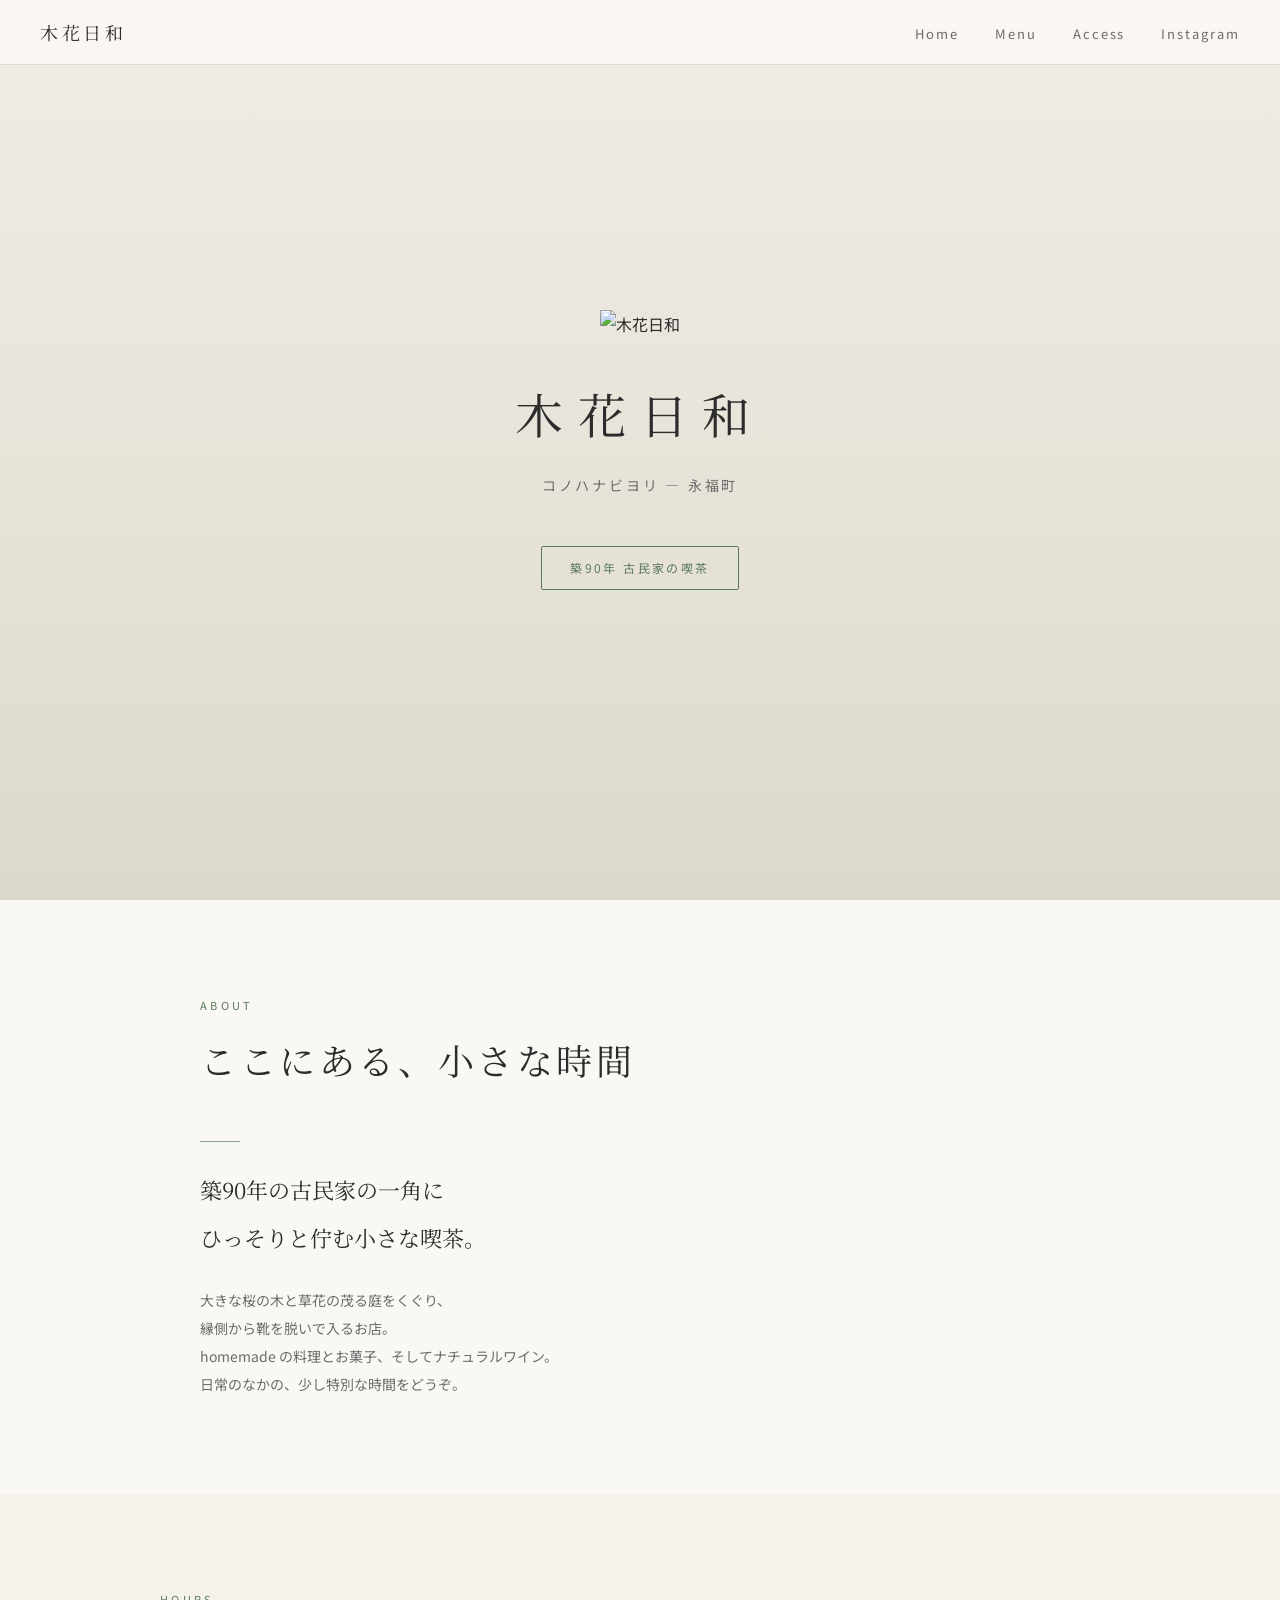
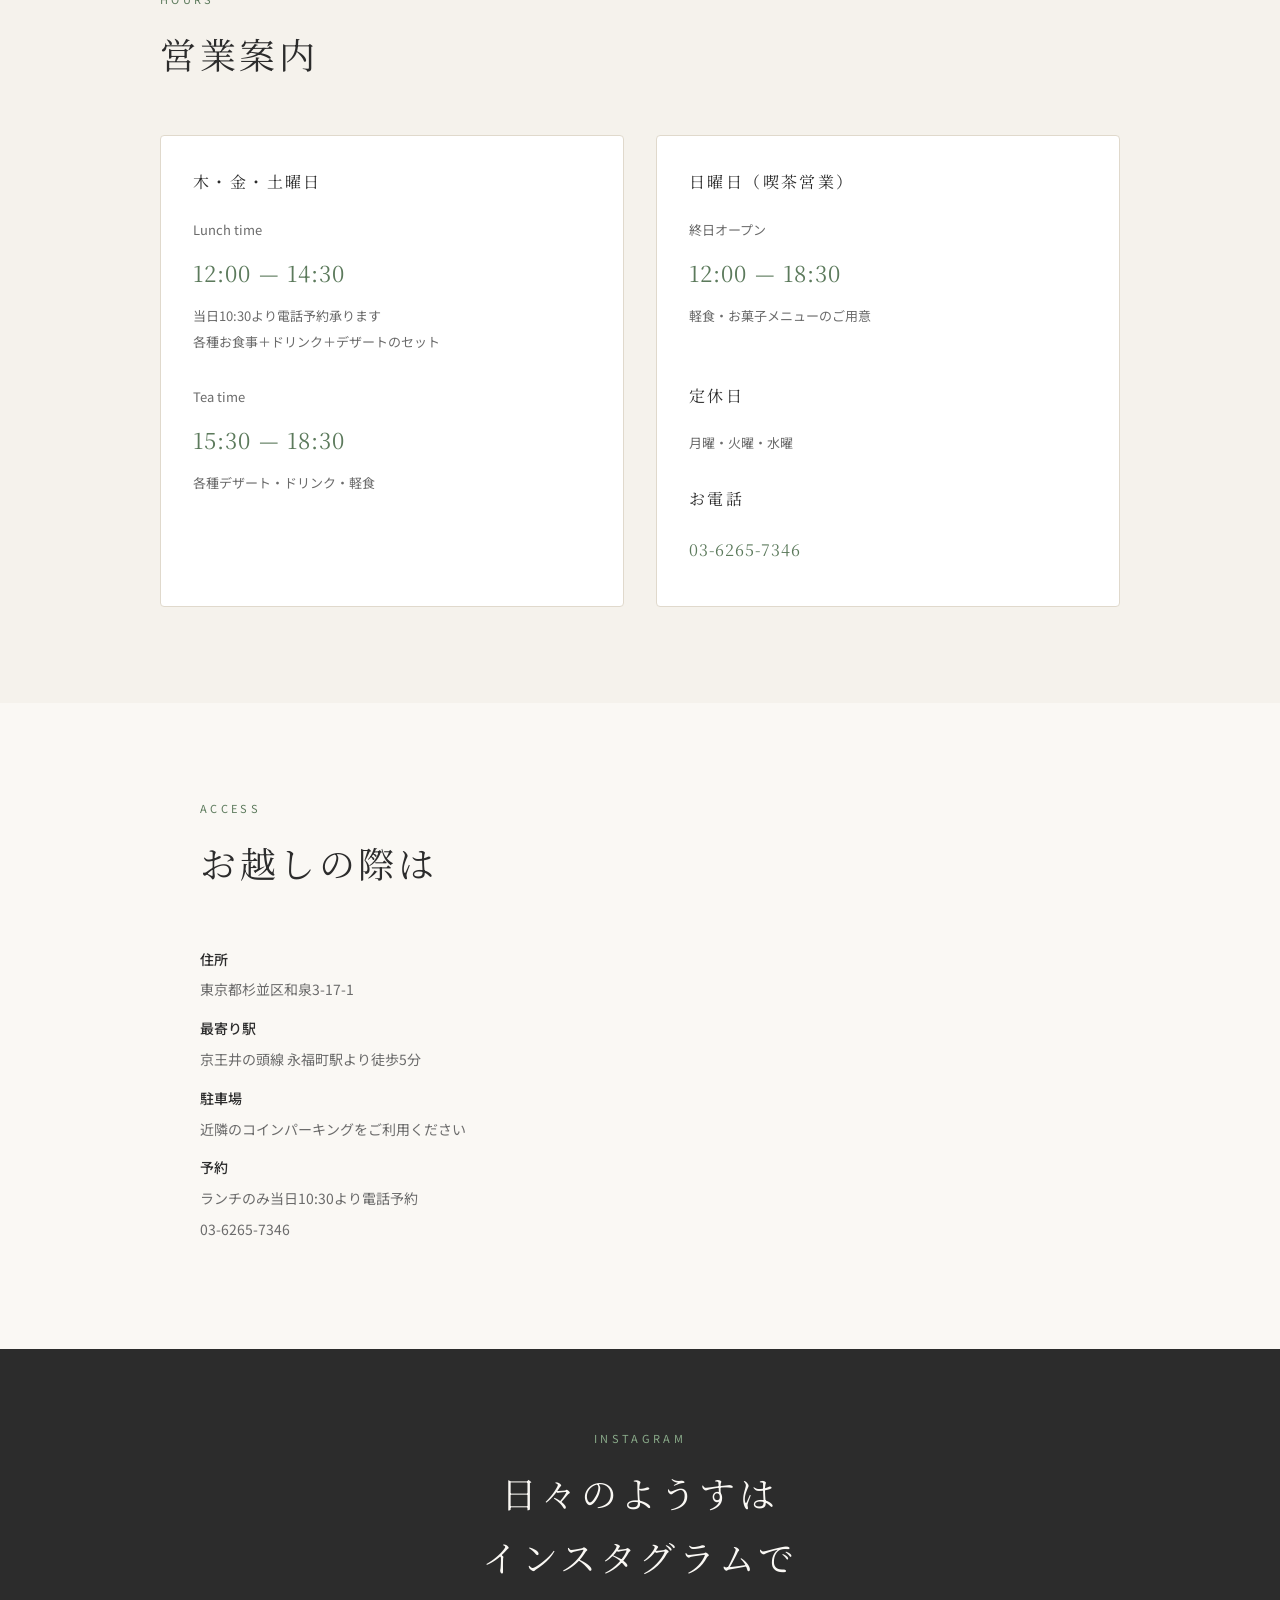
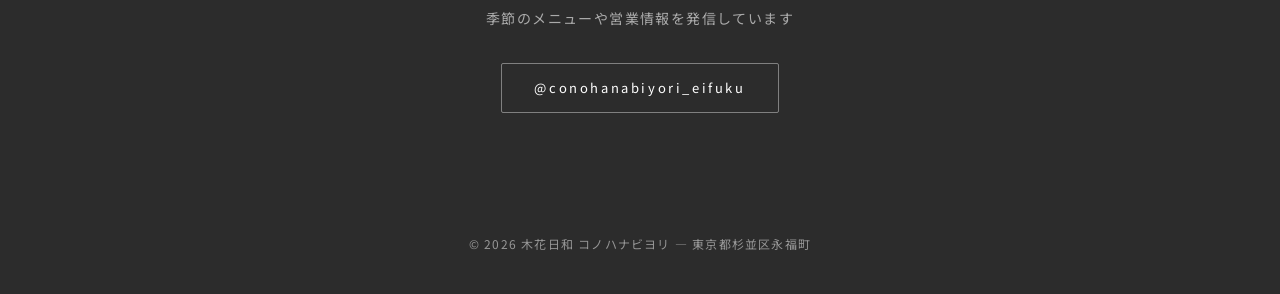
==== index.html @ 982e20b9 "fix: アニメーションとハンバーガーメニューのスクリプトを統合" ====
<!DOCTYPE html>
<html lang="ja">
<head>
    <meta charset="UTF-8">
    <meta name="viewport" content="width=device-width, initial-scale=1.0">
    <title>木花日和 - 永福町の古民家喫茶</title>
    <meta name="description" content="築90年の古民家一角にある小さな喫茶。大きな桜の木と草花の茂る庭が目印です。東京・永福町。">
    <link rel="preconnect" href="https://fonts.googleapis.com">
    <link href="https://fonts.googleapis.com/css2?family=Noto+Serif+JP:wght@400;500&family=Noto+Sans+JP:wght@400;500&display=swap" rel="stylesheet">
    <!-- OGP設定 -->
    <meta property="og:title" content="木花日和 - 永福町の古民家喫茶">
    <meta property="og:description" content="築90年の古民家一角にある小さな喫茶。大きな桜の木と草花の茂る庭が目印。東京・永福町。homemadecake&food naturalwine">
    <meta property="og:type" content="website">
    <meta property="og:url" content="https://ken0014.github.io/conohanabiyori-web/">
    <meta property="og:image" content="https://ken0014.github.io/conohanabiyori-web/images/ogp.jpg">
    <meta property="og:site_name" content="木花日和">
    <meta property="og:locale" content="ja_JP">
    <meta name="twitter:card" content="summary_large_image">
    <meta name="twitter:title" content="木花日和 - 永福町の古民家喫茶">
    <meta name="twitter:description" content="築90年の古民家一角にある小さな喫茶。大きな桜の木と草花の茂る庭が目印。東京・永福町。">
    <meta name="twitter:image" content="https://ken0014.github.io/conohanabiyori-web/images/ogp.jpg">
    <link rel="stylesheet" href="css/style.css">
</head>
<body>

    <!-- ナビゲーション -->
    <nav>
        <a href="index.html" class="nav-logo">木花日和</a>
        <button class="hamburger" id="hamburger" aria-label="メニュー">
            <span></span>
            <span></span>
            <span></span>
        </button>
        <ul class="nav-links" id="nav-links">
            <li><a href="index.html">Home</a></li>
            <li><a href="menu.html">Menu</a></li>
            <li><a href="access.html">Access</a></li>
            <li><a href="https://www.instagram.com/conohanabiyori_eifuku/" target="_blank">Instagram</a></li>
        </ul>
    </nav>

    <!-- ヒーローセクション -->
    <div class="hero">
        <div class="hero-content">
            <img src="images/logo.png" alt="木花日和" class="hero-logo">
            <h1 class="hero-title">木花日和</h1>
            <p class="hero-subtitle">コノハナビヨリ — 永福町</p>
            <span class="hero-badge">築90年 古民家の喫茶</span>
        </div>
    </div>

    <!-- コンセプトセクション -->
    <section class="fade-in">
        <p class="section-label">About</p>
        <h2 class="section-title">ここにある、小さな時間</h2>
        <div class="divider"></div>
        <p class="concept-text">
            築90年の古民家の一角に<br>
            ひっそりと佇む小さな喫茶。
        </p>
        <p class="concept-sub">
            大きな桜の木と草花の茂る庭をくぐり、<br>
            縁側から靴を脱いで入るお店。<br>
            homemade の料理とお菓子、そしてナチュラルワイン。<br>
            日常のなかの、少し特別な時間をどうぞ。
        </p>
    </section>

    <!-- 営業情報セクション -->
    <section style="background: #f5f2ec; max-width: 100%; padding: 96px 40px;">
        <div style="max-width: 960px; margin: 0 auto;" class="fade-in">
            <p class="section-label">Hours</p>
            <h2 class="section-title">営業案内</h2>
            <div class="hours-grid">
                <div class="hours-card fade-in fade-in-delay-1">
                    <h3>木・金・土曜日</h3>
                    <p>Lunch time</p>
                    <p class="time">12:00 — 14:30</p>
                    <p>当日10:30より電話予約承ります<br>
                    各種お食事＋ドリンク＋デザートのセット</p>
                    <br>
                    <p>Tea time</p>
                    <p class="time">15:30 — 18:30</p>
                    <p>各種デザート・ドリンク・軽食</p>
                </div>
                <div class="hours-card fade-in fade-in-delay-2">
                    <h3>日曜日（喫茶営業）</h3>
                    <p>終日オープン</p>
                    <p class="time">12:00 — 18:30</p>
                    <p>軽食・お菓子メニューのご用意</p>
                    <br>
                    <h3 style="margin-top: 24px;">定休日</h3>
                    <p>月曜・火曜・水曜</p>
                    <br>
                    <h3>お電話</h3>
                    <p class="time" style="font-size: 16px;">03-6265-7346</p>
                </div>
            </div>
        </div>
    </section>

    <!-- アクセスセクション -->
    <section class="fade-in">
        <p class="section-label">Access</p>
        <h2 class="section-title">お越しの際は</h2>
        <div class="access-grid">
            <div class="access-info">
                <p><strong>住所</strong><br>
                東京都杉並区和泉3-17-1</p>
                <p><strong>最寄り駅</strong><br>
                京王井の頭線 永福町駅より徒歩5分</p>
                <p><strong>駐車場</strong><br>
                近隣のコインパーキングをご利用ください</p>
                <p><strong>予約</strong><br>
                ランチのみ当日10:30より電話予約<br>
                03-6265-7346</p>
            </div>
            <iframe
                class="map-embed"
                src="https://www.google.com/maps/embed?pb=!1m18!1m12!1m3!1d3242.073!2d139.6436875!3d35.6767952!2m3!1f0!2f0!3f0!3m2!1i1024!2i768!4f13.1!3m3!1m2!1s0x6018f39dd352de5d%3A0xfa0f48b3ba2a3330!2z5p2x6Iqx5pel5ZKM!5e0!3m2!1sja!2sjp!4v1711234567890"
                allowfullscreen=""
                loading="lazy"
                referrerpolicy="no-referrer-when-downgrade">
            </iframe>
        </div>
    </section>

    <!-- インスタグラムセクション -->
    <div class="instagram-section">
        <p class="section-label">Instagram</p>
        <h2 class="section-title">日々のようすは<br>インスタグラムで</h2>
        <p style="font-size: 14px; color: rgba(255,255,255,0.6); letter-spacing: 0.1em;">
            季節のメニューや営業情報を発信しています
        </p>
        <a href="https://www.instagram.com/conohanabiyori_eifuku/" target="_blank" class="instagram-link">
            @conohanabiyori_eifuku
        </a>
    </div>

    <!-- フッター -->
    <footer>
        <p>© 2026 木花日和 コノハナビヨリ — 東京都杉並区永福町</p>
    </footer>

    <script>
        const hamburger = document.getElementById('hamburger');
        const navLinks = document.getElementById('nav-links');
        if (hamburger) {
            hamburger.addEventListener('click', () => {
                hamburger.classList.toggle('active');
                navLinks.classList.toggle('open');
            });
            navLinks.querySelectorAll('a').forEach(link => {
                link.addEventListener('click', () => {
                    hamburger.classList.remove('active');
                    navLinks.classList.remove('open');
                });
            });
        }

        const observer = new IntersectionObserver((entries) => {
            entries.forEach(entry => {
                if (entry.isIntersecting) {
                    entry.target.classList.add('visible');
                }
            });
        }, { threshold: 0.1 });

        document.querySelectorAll('.fade-in').forEach(el => {
            observer.observe(el);
        });
    </script>

</body>
</html>
---- css/style.css ----
* {
    margin: 0;
    padding: 0;
    box-sizing: border-box;
}

:root {
    --color-bg: #faf8f4;
    --color-text: #2c2c2c;
    --color-text-light: #6b6b6b;
    --color-accent: #5c7a5c;
    --color-accent-light: #8aab8a;
    --color-border: #e0d9cc;
    --font-serif: 'Noto Serif JP', serif;
    --font-sans: 'Noto Sans JP', sans-serif;
}

body {
    background-color: var(--color-bg);
    color: var(--color-text);
    font-family: var(--font-sans);
    line-height: 1.8;
}

/* ナビゲーション */
nav {
    position: fixed;
    top: 0;
    width: 100%;
    background: rgba(250, 248, 244, 0.95);
    backdrop-filter: blur(8px);
    border-bottom: 1px solid var(--color-border);
    z-index: 100;
    padding: 16px 40px;
    display: flex;
    justify-content: space-between;
    align-items: center;
}

.nav-logo {
    font-family: var(--font-serif);
    font-size: 18px;
    letter-spacing: 0.2em;
    color: var(--color-text);
    text-decoration: none;
}

.nav-links {
    display: flex;
    gap: 36px;
    list-style: none;
}

.nav-links a {
    text-decoration: none;
    color: var(--color-text-light);
    font-size: 13px;
    letter-spacing: 0.15em;
    transition: color 0.3s;
}

.nav-links a:hover {
    color: var(--color-accent);
}

/* ヒーローセクション */
.hero {
    height: 100vh;
    display: flex;
    flex-direction: column;
    justify-content: center;
    align-items: center;
    text-align: center;
    padding: 0 20px;
    background: linear-gradient(
        180deg,
        #f0ede6 0%,
        #e8e4da 50%,
        #ddd8cc 100%
    );
    position: relative;
    overflow: hidden;
}

.hero::before {
    content: '';
    position: absolute;
    top: 0; left: 0;
    width: 100%; height: 100%;
    background: url('images/hero.jpg') center/cover no-repeat;
    opacity: 0.25;
}

.hero-content {
    position: relative;
    z-index: 1;
}

.hero-logo {
    width: 160px;
    margin-bottom: 32px;
}

.hero-title {
    font-family: var(--font-serif);
    font-size: clamp(28px, 5vw, 48px);
    font-weight: 400;
    letter-spacing: 0.3em;
    margin-bottom: 16px;
    color: var(--color-text);
}

.hero-subtitle {
    font-size: 14px;
    letter-spacing: 0.2em;
    color: var(--color-text-light);
    margin-bottom: 48px;
}

.hero-badge {
    display: inline-block;
    border: 1px solid var(--color-accent);
    color: var(--color-accent);
    padding: 10px 28px;
    font-size: 12px;
    letter-spacing: 0.2em;
    border-radius: 2px;
}

/* セクション共通 */
section {
    padding: 96px 40px;
    max-width: 960px;
    margin: 0 auto;
}

.section-label {
    font-size: 11px;
    letter-spacing: 0.3em;
    color: var(--color-accent);
    text-transform: uppercase;
    margin-bottom: 12px;
}

.section-title {
    font-family: var(--font-serif);
    font-size: clamp(24px, 4vw, 36px);
    font-weight: 400;
    letter-spacing: 0.1em;
    margin-bottom: 48px;
    color: var(--color-text);
}

.divider {
    width: 40px;
    height: 1px;
    background: var(--color-accent-light);
    margin: 24px 0;
}

/* コンセプトセクション */
.concept-text {
    font-family: var(--font-serif);
    font-size: clamp(16px, 2.5vw, 22px);
    line-height: 2.2;
    color: var(--color-text);
    max-width: 640px;
}

.concept-sub {
    font-size: 14px;
    color: var(--color-text-light);
    line-height: 2;
    margin-top: 24px;
    max-width: 560px;
}

/* 営業情報 */
.hours-grid {
    display: grid;
    grid-template-columns: 1fr 1fr;
    gap: 32px;
    margin-top: 48px;
}

.hours-card {
    background: #fff;
    border: 1px solid var(--color-border);
    padding: 32px;
    border-radius: 4px;
}

.hours-card h3 {
    font-family: var(--font-serif);
    font-size: 16px;
    font-weight: 400;
    letter-spacing: 0.15em;
    margin-bottom: 20px;
    color: var(--color-text);
}

.hours-card p {
    font-size: 13px;
    color: var(--color-text-light);
    line-height: 2;
}

.hours-card .time {
    font-size: 22px;
    font-family: var(--font-serif);
    color: var(--color-accent);
    margin: 8px 0;
    letter-spacing: 0.05em;
}

/* アクセス */
.access-grid {
    display: grid;
    grid-template-columns: 1fr 1fr;
    gap: 48px;
    align-items: start;
    margin-top: 48px;
}

.access-info p {
    font-size: 14px;
    color: var(--color-text-light);
    line-height: 2.2;
    margin-bottom: 8px;
}

.access-info strong {
    color: var(--color-text);
    font-weight: 500;
}

.map-embed {
    width: 100%;
    height: 280px;
    border: none;
    border-radius: 4px;
    filter: grayscale(20%);
}

/* インスタグラムリンク */
.instagram-section {
    background: var(--color-text);
    color: var(--color-bg);
    text-align: center;
    padding: 80px 40px;
}

.instagram-section .section-label {
    color: var(--color-accent-light);
}

.instagram-section .section-title {
    color: var(--color-bg);
    margin-bottom: 16px;
}

.instagram-link {
    display: inline-flex;
    align-items: center;
    gap: 10px;
    border: 1px solid rgba(255,255,255,0.4);
    color: #fff;
    text-decoration: none;
    padding: 12px 32px;
    font-size: 13px;
    letter-spacing: 0.2em;
    border-radius: 2px;
    margin-top: 32px;
    transition: background 0.3s;
}

.instagram-link:hover {
    background: rgba(255,255,255,0.1);
}

/* フッター */
footer {
    background: var(--color-text);
    color: rgba(255,255,255,0.5);
    text-align: center;
    padding: 40px;
    font-size: 12px;
    letter-spacing: 0.1em;
}

/* レスポンシブ */
@media (max-width: 768px) {
    nav {
        padding: 14px 20px;
    }

    .nav-links {
        gap: 20px;
    }

    section {
        padding: 64px 20px;
    }

    .hours-grid,
    .access-grid {
        grid-template-columns: 1fr;
    }
}
/* ハンバーガーメニュー */
.hamburger {
    display: none;
    flex-direction: column;
    gap: 5px;
    cursor: pointer;
    padding: 4px;
    background: none;
    border: none;
}

.hamburger span {
    display: block;
    width: 24px;
    height: 1.5px;
    background: var(--color-text);
    transition: all 0.3s;
}

.hamburger.active span:nth-child(1) {
    transform: translateY(6.5px) rotate(45deg);
}

.hamburger.active span:nth-child(2) {
    opacity: 0;
}

.hamburger.active span:nth-child(3) {
    transform: translateY(-6.5px) rotate(-45deg);
}

@media (max-width: 768px) {
    .hamburger {
        display: flex;
    }

    .nav-links {
        display: none;
        position: fixed;
        top: 57px;
        left: 0;
        width: 100%;
        background: rgba(250, 248, 244, 0.98);
        flex-direction: column;
        align-items: center;
        gap: 0;
        border-bottom: 1px solid var(--color-border);
        padding: 16px 0;
    }

    .nav-links.open {
        display: flex;
    }

    .nav-links li {
        width: 100%;
        text-align: center;
    }

    .nav-links a {
        display: block;
        padding: 16px;
        font-size: 14px;
    }
}

/* スクロールアニメーション */
.fade-in {
    opacity: 0;
    transform: translateY(24px);
    transition: opacity 0.7s ease, transform 0.7s ease;
}

.fade-in.visible {
    opacity: 1;
    transform: translateY(0);
}

.fade-in-delay-1 { transition-delay: 0.1s; }
.fade-in-delay-2 { transition-delay: 0.2s; }
.fade-in-delay-3 { transition-delay: 0.3s; }
.fade-in-delay-4 { transition-delay: 0.4s; }
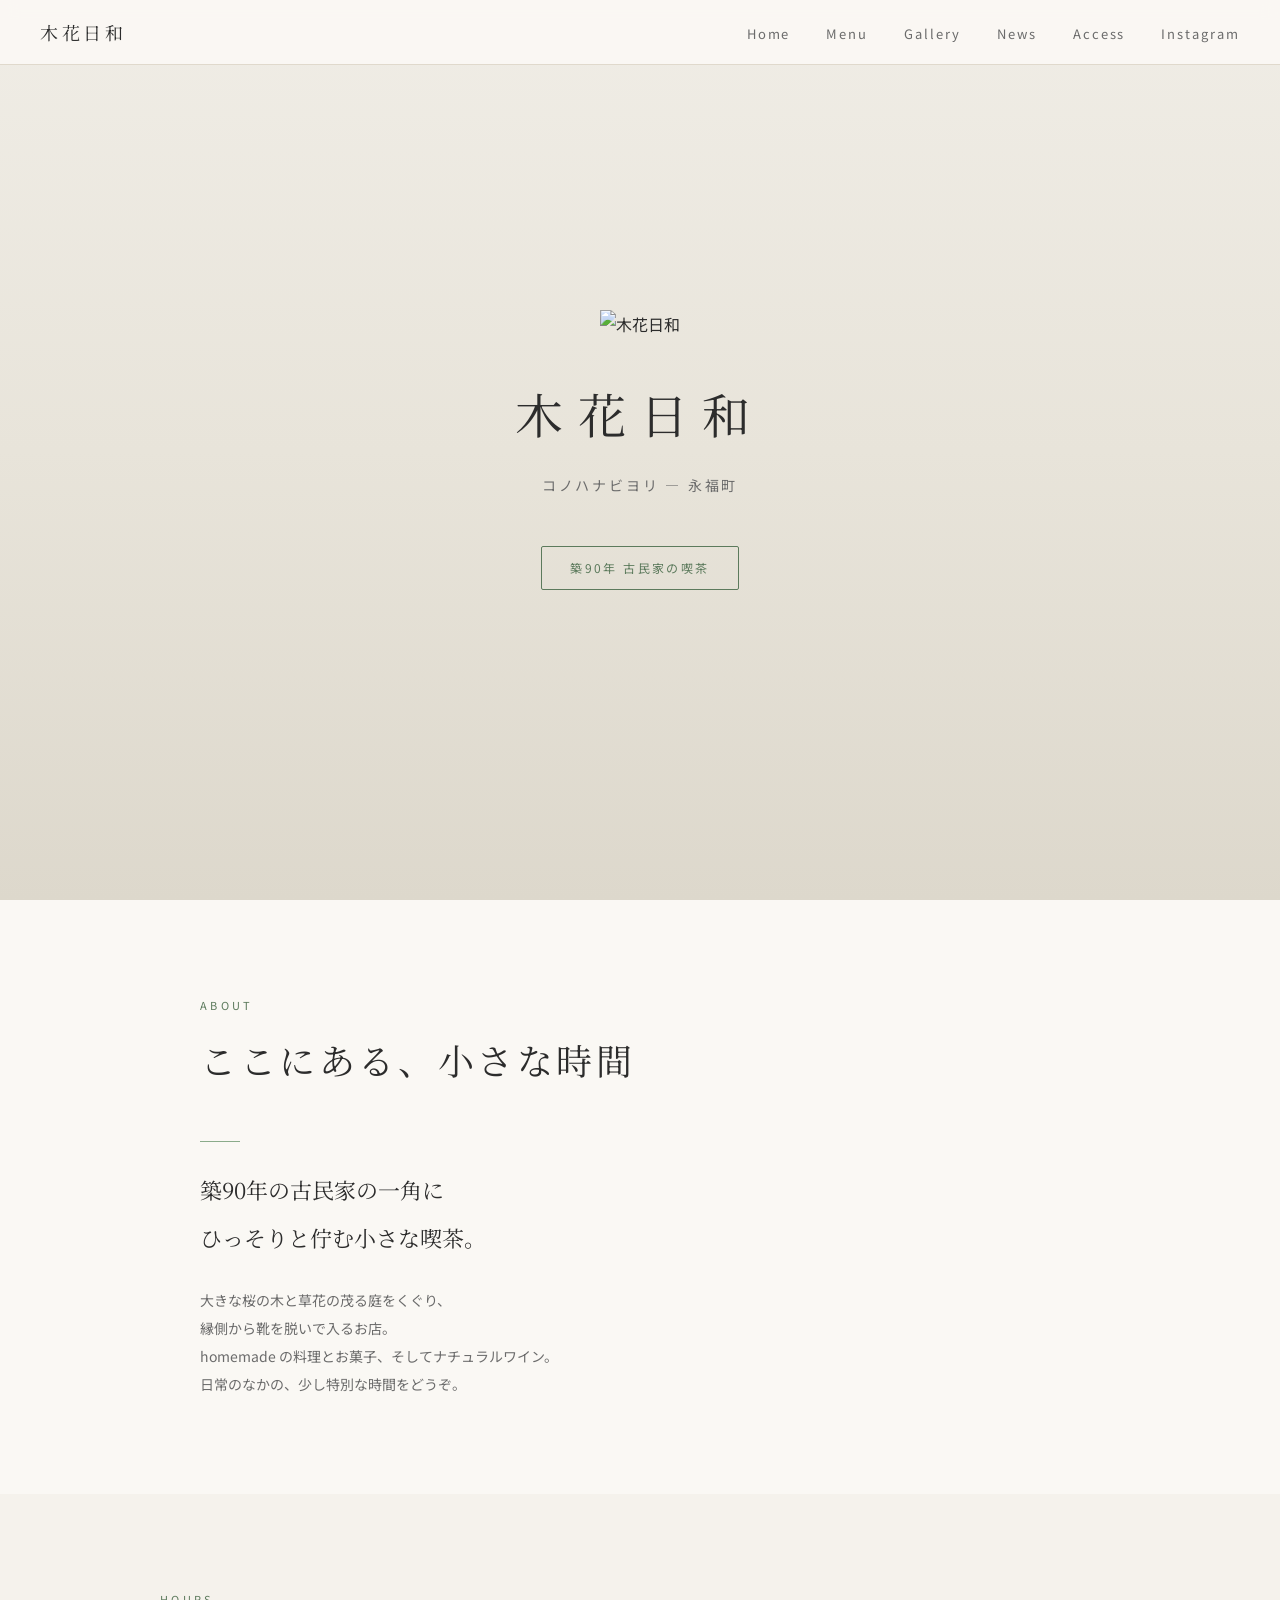
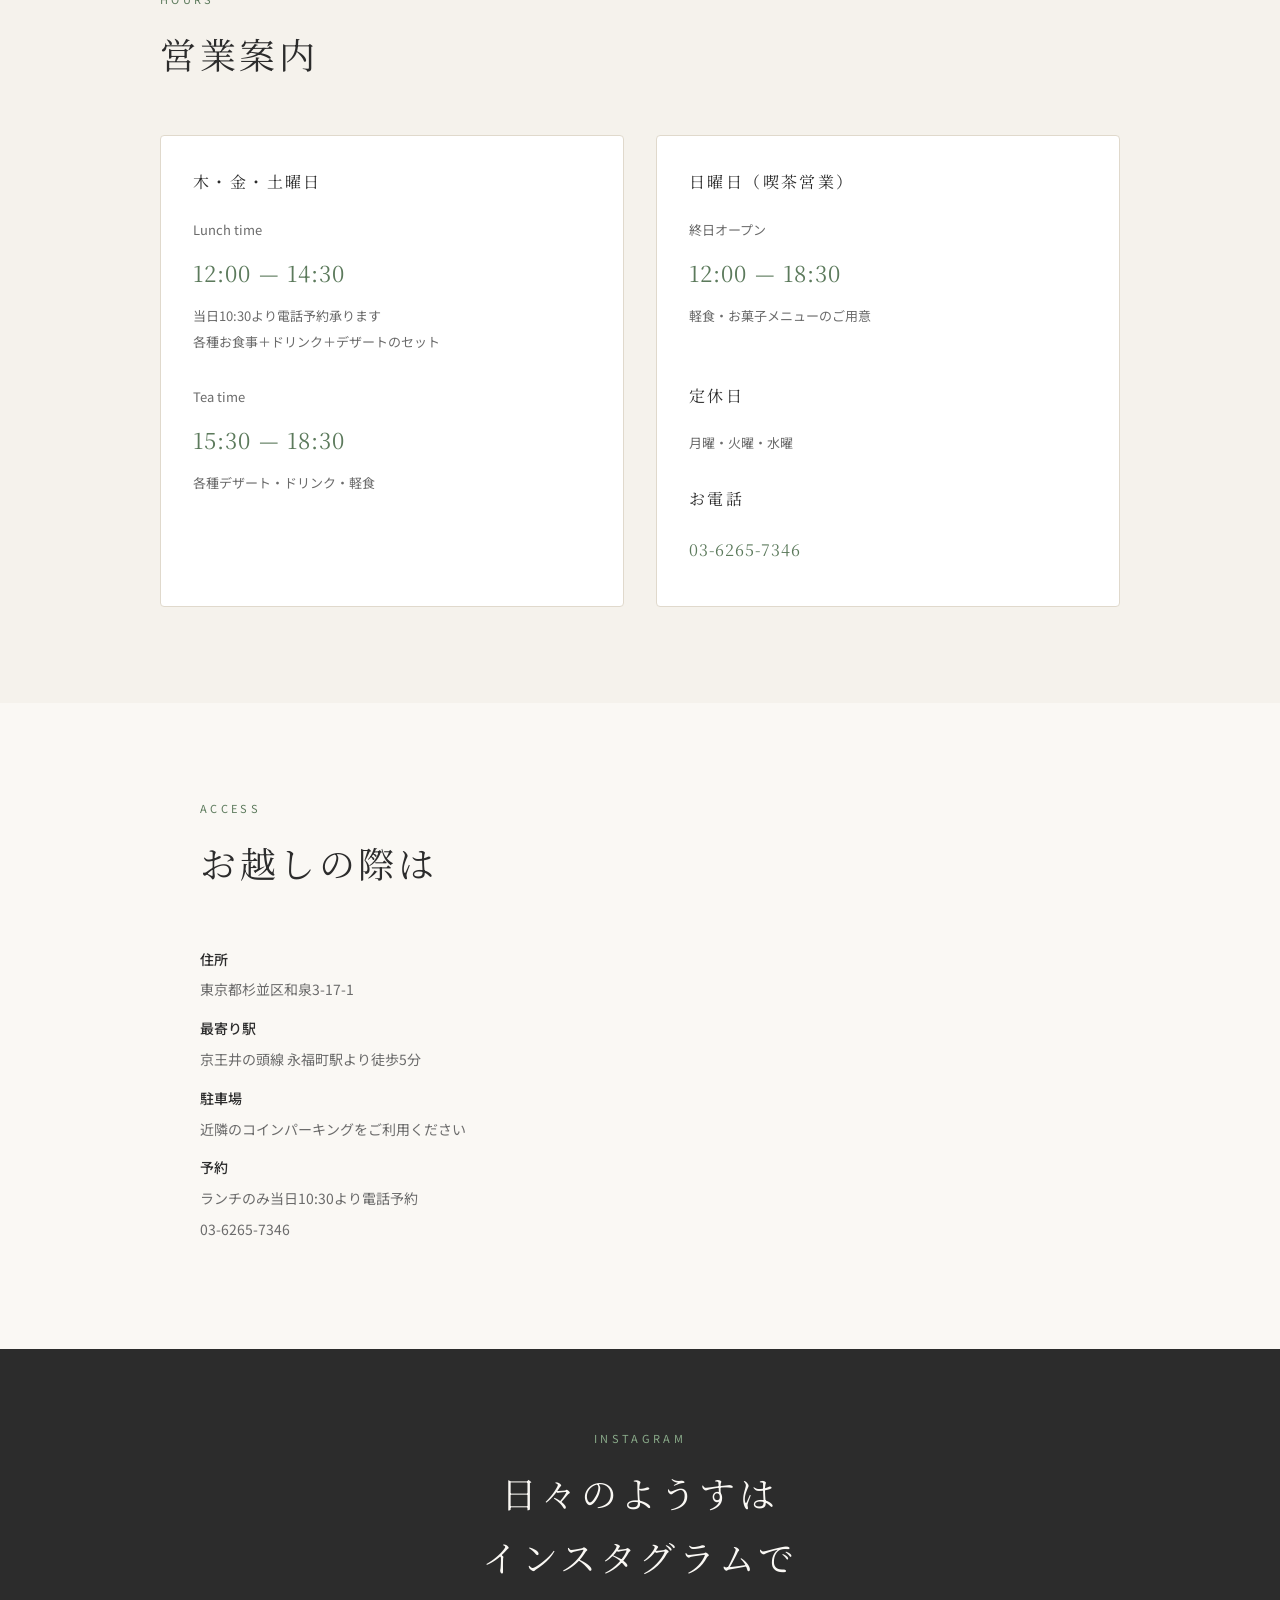
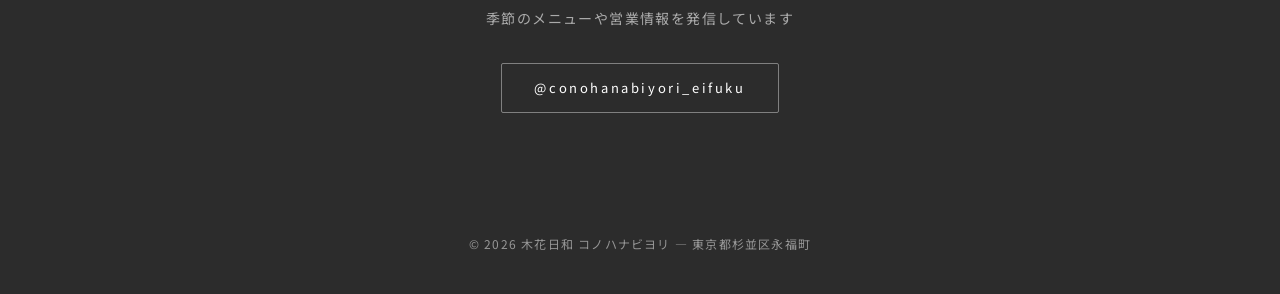
==== commit aafa56f7: "feat: ギャラリーとお知らせページを追加" ====
--- a/index.html
+++ b/index.html
@@ -34,6 +34,8 @@
         <ul class="nav-links" id="nav-links">
             <li><a href="index.html">Home</a></li>
             <li><a href="menu.html">Menu</a></li>
+            <li><a href="gallery.html">Gallery</a></li>
+            <li><a href="news.html">News</a></li>
             <li><a href="access.html">Access</a></li>
             <li><a href="https://www.instagram.com/conohanabiyori_eifuku/" target="_blank">Instagram</a></li>
         </ul>
--- a/css/style.css
+++ b/css/style.css
@@ -65,7 +65,8 @@
 
 /* ヒーローセクション */
 .hero {
-    height: 100vh;
+    height: 100svh;
+    min-height: 100vh;
     display: flex;
     flex-direction: column;
     justify-content: center;
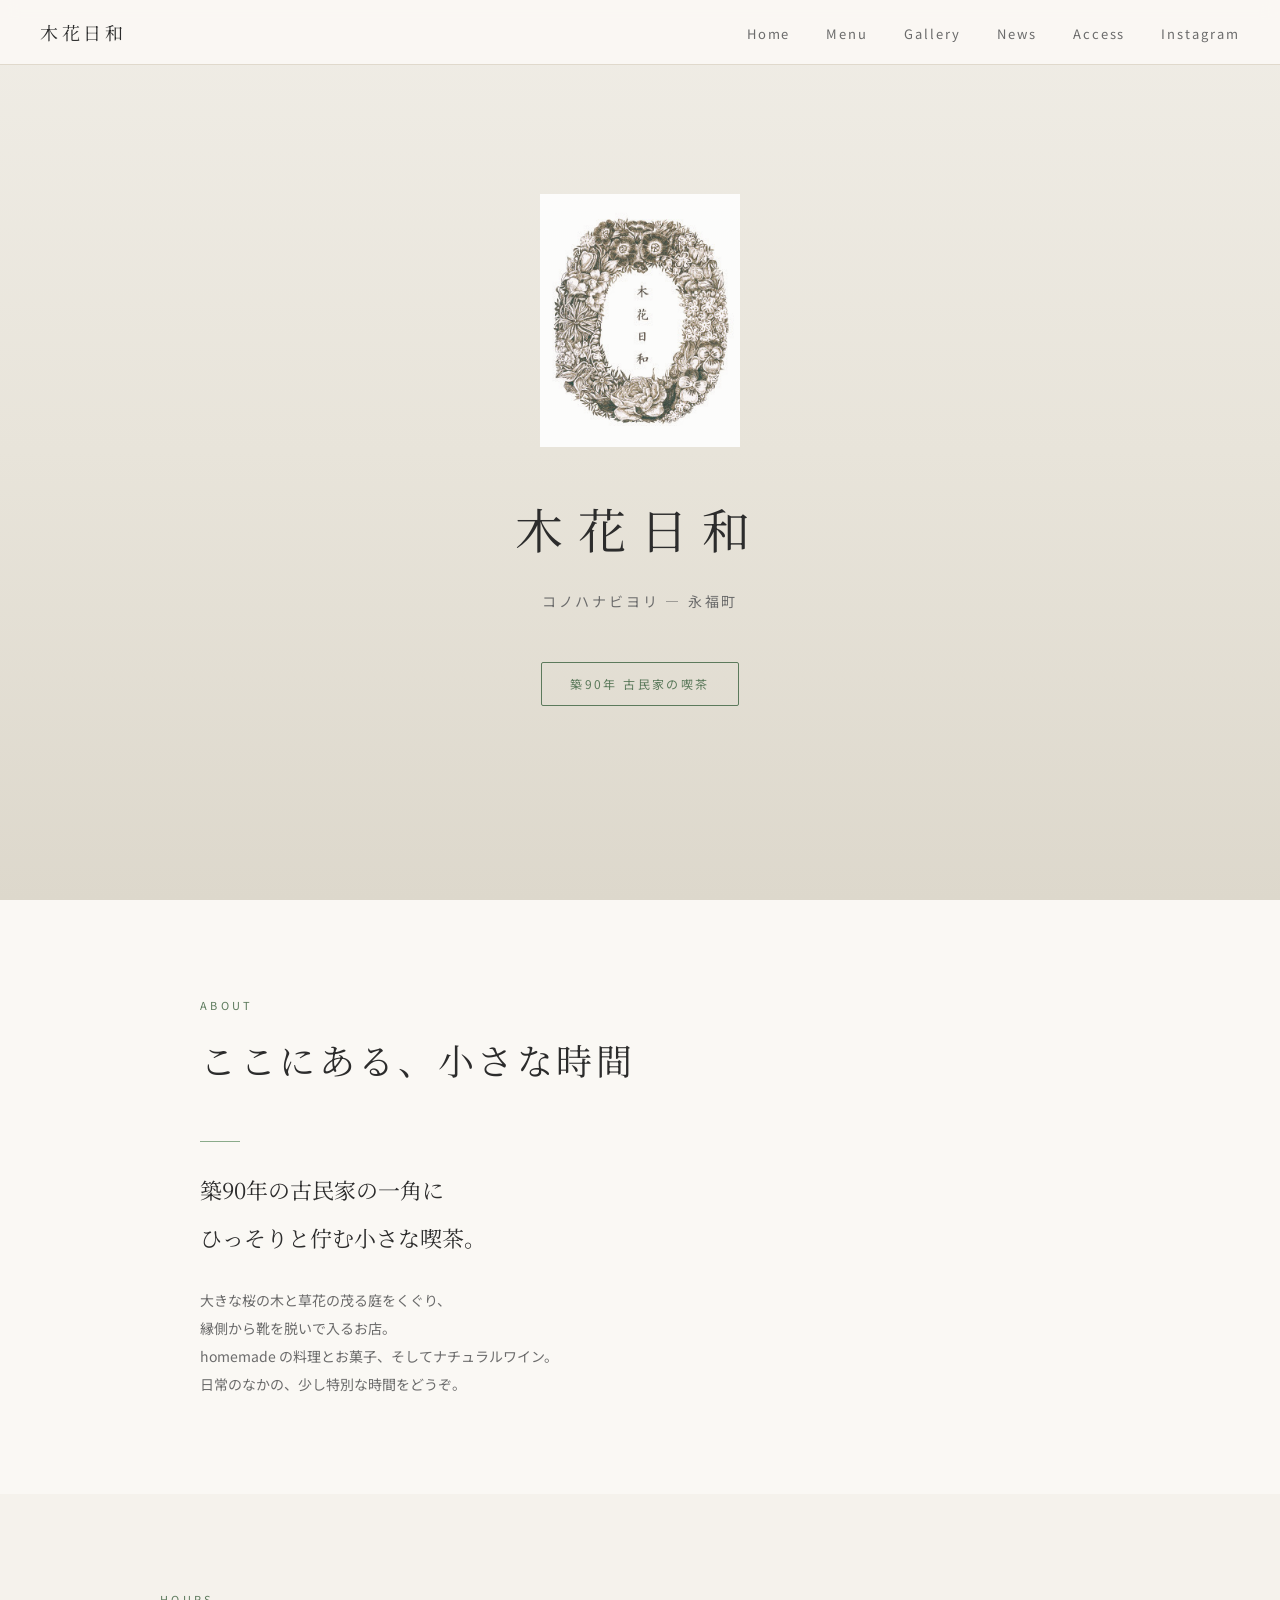
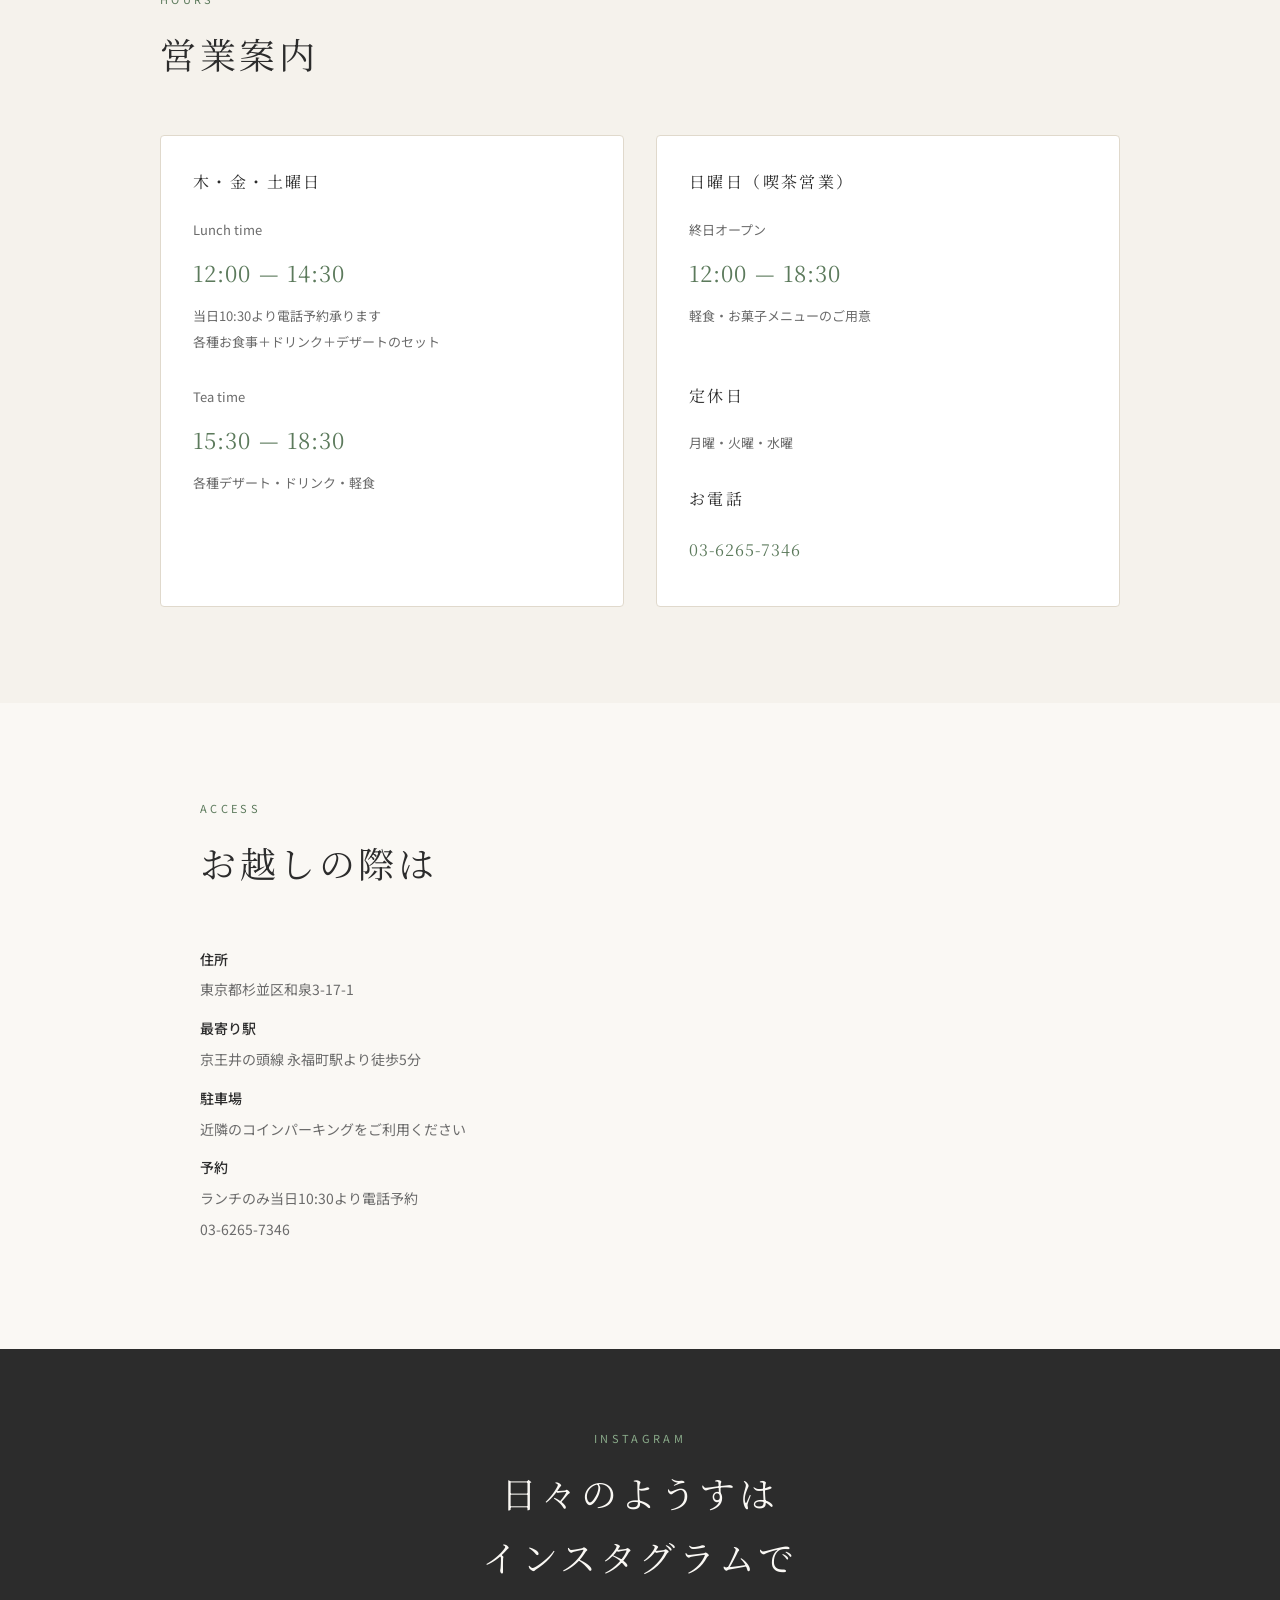
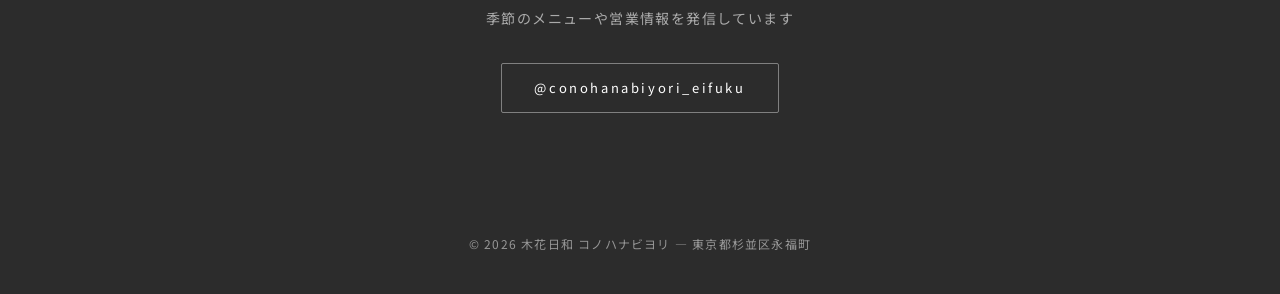
==== commit 28cec132: "fix: ロゴ画像の拡張子をjpgに修正" ====
--- a/index.html
+++ b/index.html
@@ -5,6 +5,10 @@
     <meta name="viewport" content="width=device-width, initial-scale=1.0">
     <title>木花日和 - 永福町の古民家喫茶</title>
     <meta name="description" content="築90年の古民家一角にある小さな喫茶。大きな桜の木と草花の茂る庭が目印です。東京・永福町。">
+    <!-- SEO対策 -->
+    <meta name="keywords" content="木花日和,コノハナビヨリ,永福町,カフェ,喫茶,古民家,古民家カフェ,杉並区,プリン,空とぶプリン,ランチ,スコーン,ナチュラルワイン">
+    <meta name="robots" content="index, follow">
+    <link rel="canonical" href="https://ken0014.github.io/conohanabiyori-web/">
     <link rel="preconnect" href="https://fonts.googleapis.com">
     <link href="https://fonts.googleapis.com/css2?family=Noto+Serif+JP:wght@400;500&family=Noto+Sans+JP:wght@400;500&display=swap" rel="stylesheet">
     <!-- OGP設定 -->
@@ -44,7 +48,7 @@
     <!-- ヒーローセクション -->
     <div class="hero">
         <div class="hero-content">
-            <img src="images/logo.png" alt="木花日和" class="hero-logo">
+            <img src="images/logo.jpg" alt="木花日和" class="hero-logo">
             <h1 class="hero-title">木花日和</h1>
             <p class="hero-subtitle">コノハナビヨリ — 永福町</p>
             <span class="hero-badge">築90年 古民家の喫茶</span>
--- a/css/style.css
+++ b/css/style.css
@@ -98,8 +98,9 @@
 }
 
 .hero-logo {
-    width: 160px;
+    width: 200px;
     margin-bottom: 32px;
+    opacity: 0.9;
 }
 
 .hero-title {
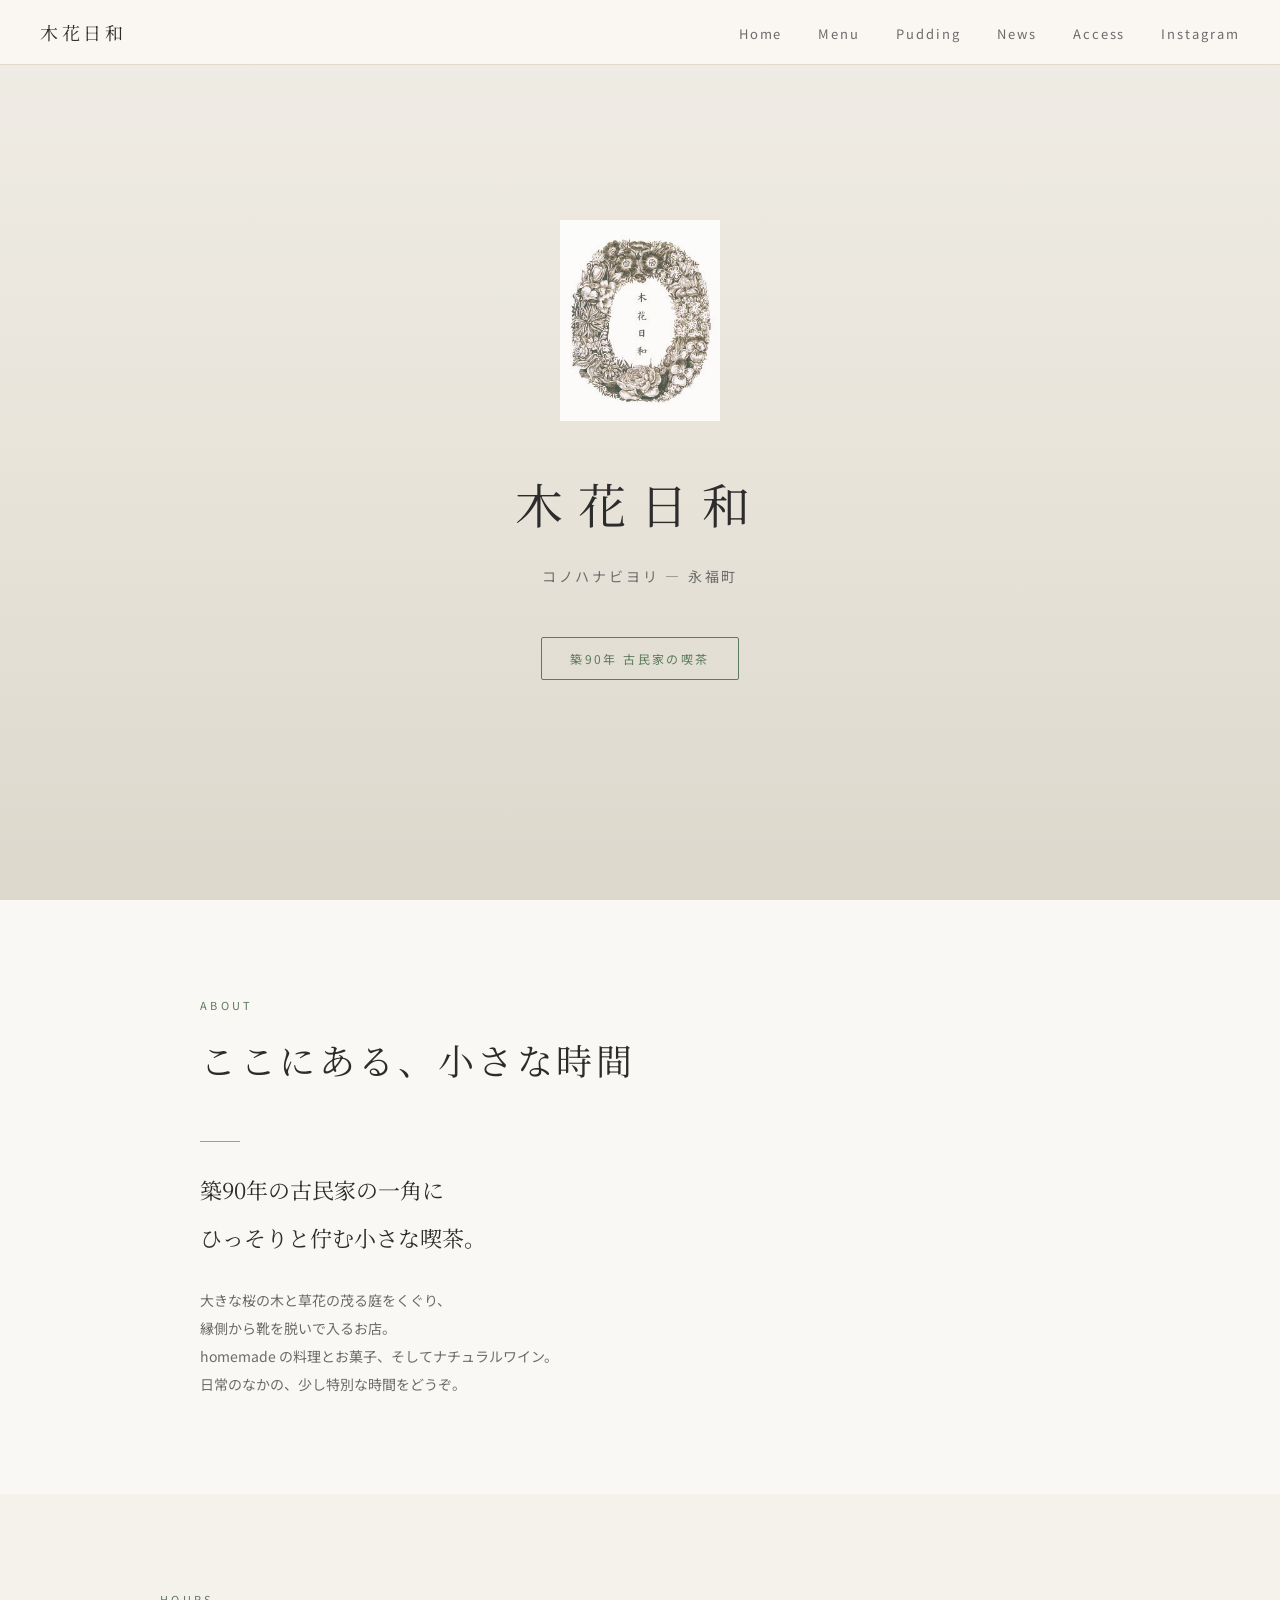
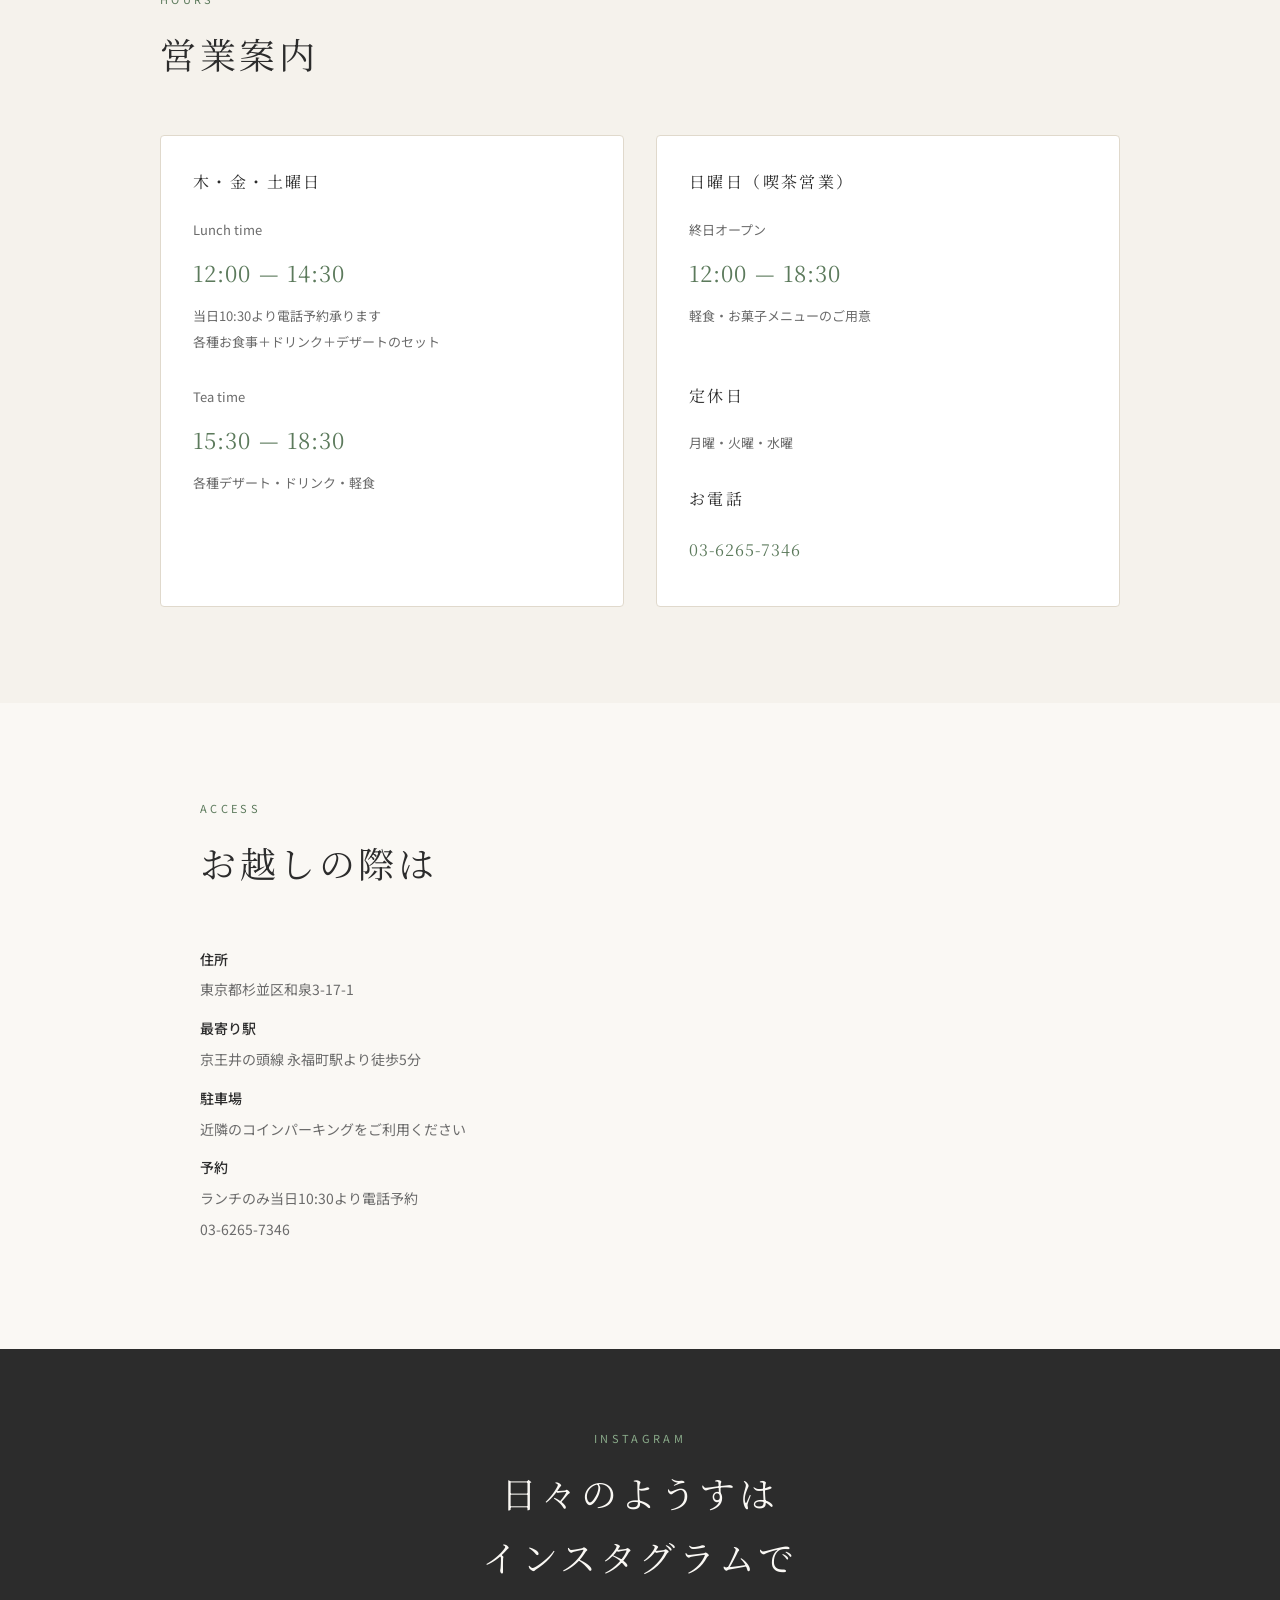
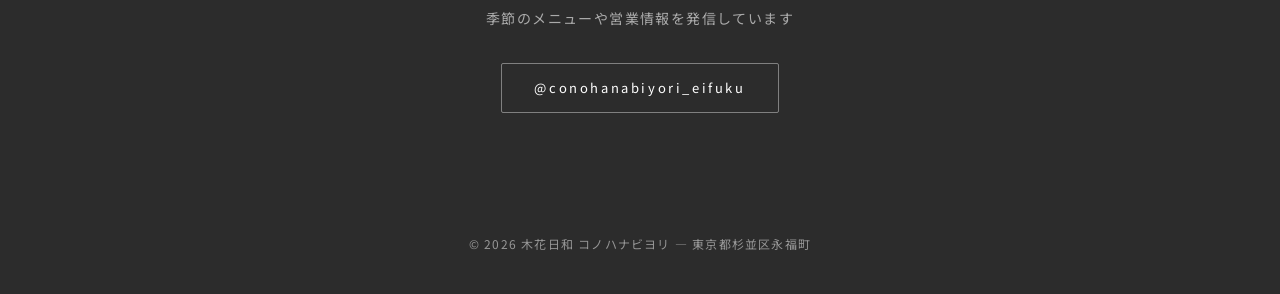
==== commit b19d5006: "feat: ギャラリーページを空とぶプリン専用ページに刷新" ====
--- a/index.html
+++ b/index.html
@@ -38,7 +38,7 @@
         <ul class="nav-links" id="nav-links">
             <li><a href="index.html">Home</a></li>
             <li><a href="menu.html">Menu</a></li>
-            <li><a href="gallery.html">Gallery</a></li>
+            <li><a href="gallery.html">Pudding</a></li>
             <li><a href="news.html">News</a></li>
             <li><a href="access.html">Access</a></li>
             <li><a href="https://www.instagram.com/conohanabiyori_eifuku/" target="_blank">Instagram</a></li>
--- a/css/style.css
+++ b/css/style.css
@@ -98,9 +98,10 @@
 }
 
 .hero-logo {
-    width: 200px;
+    width: 160px;
     margin-bottom: 32px;
-    opacity: 0.9;
+    opacity: 0.88;
+    mix-blend-mode: multiply;
 }
 
 .hero-title {
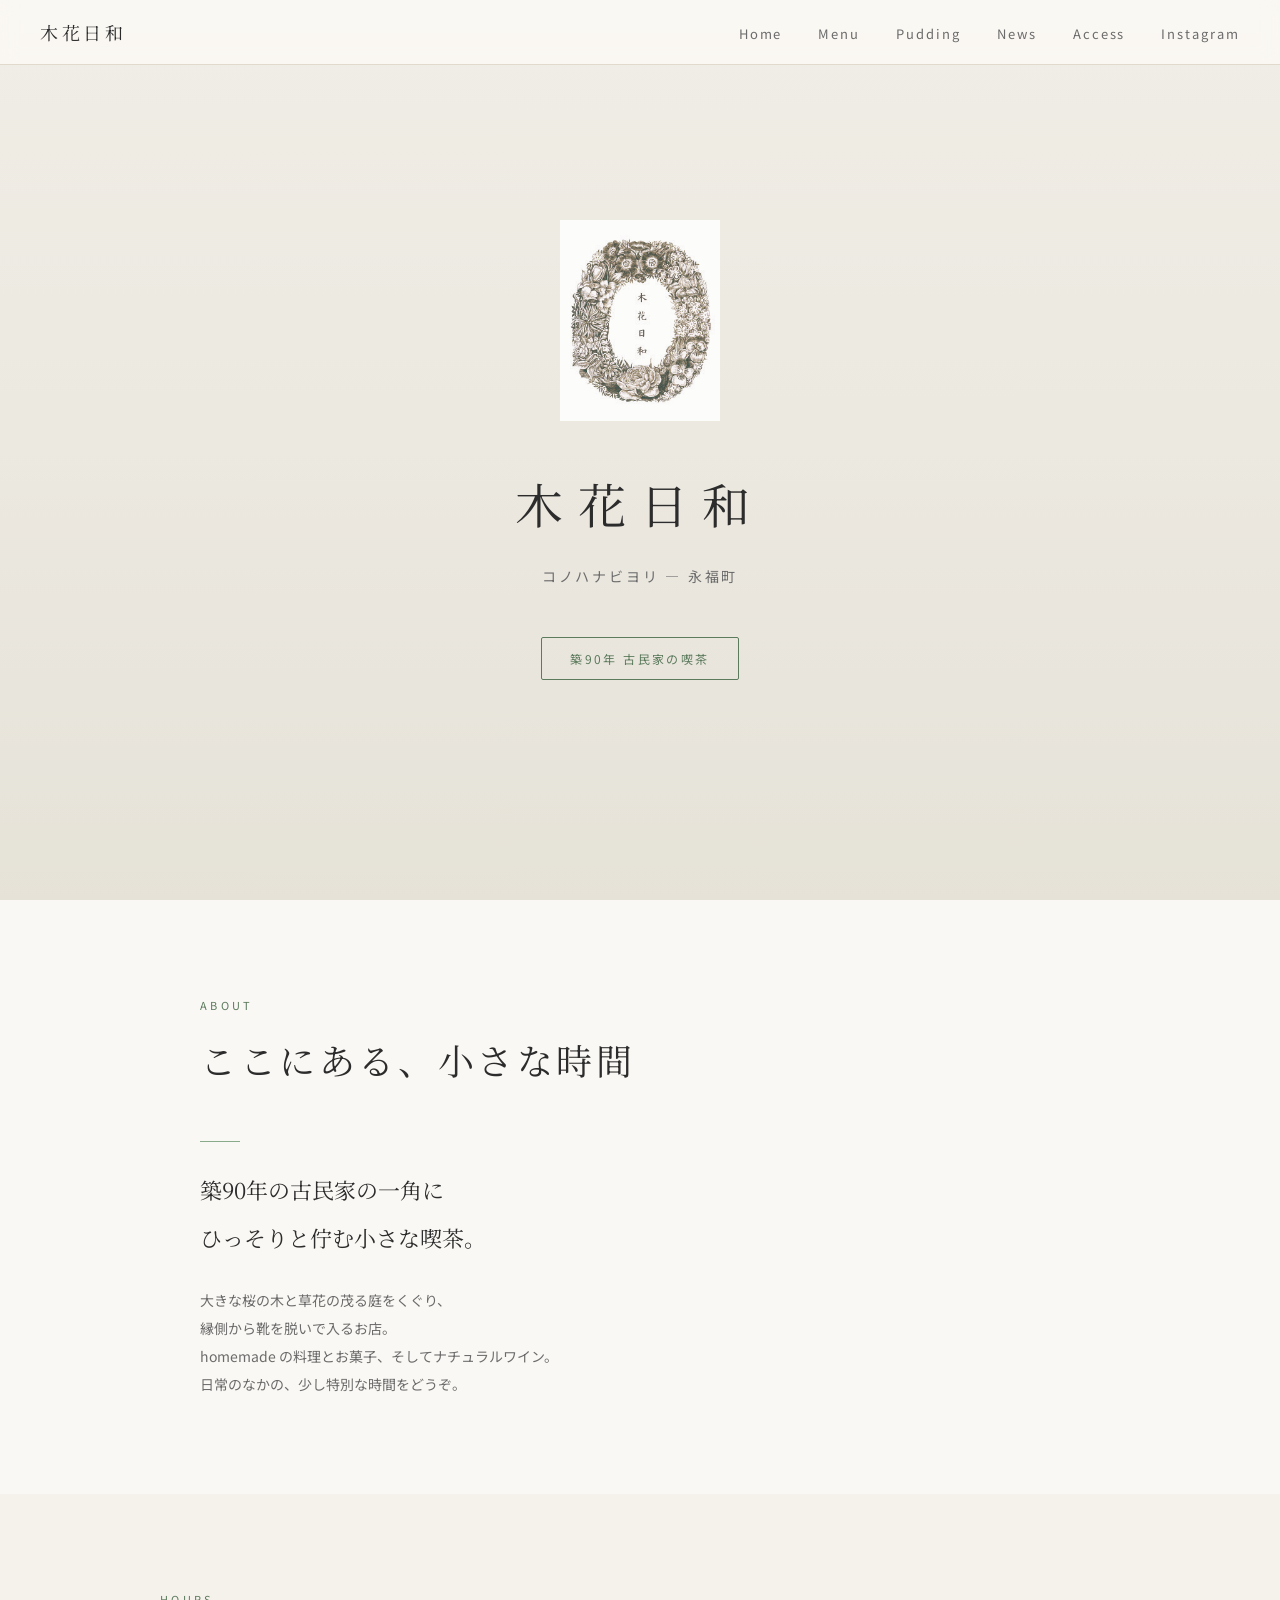
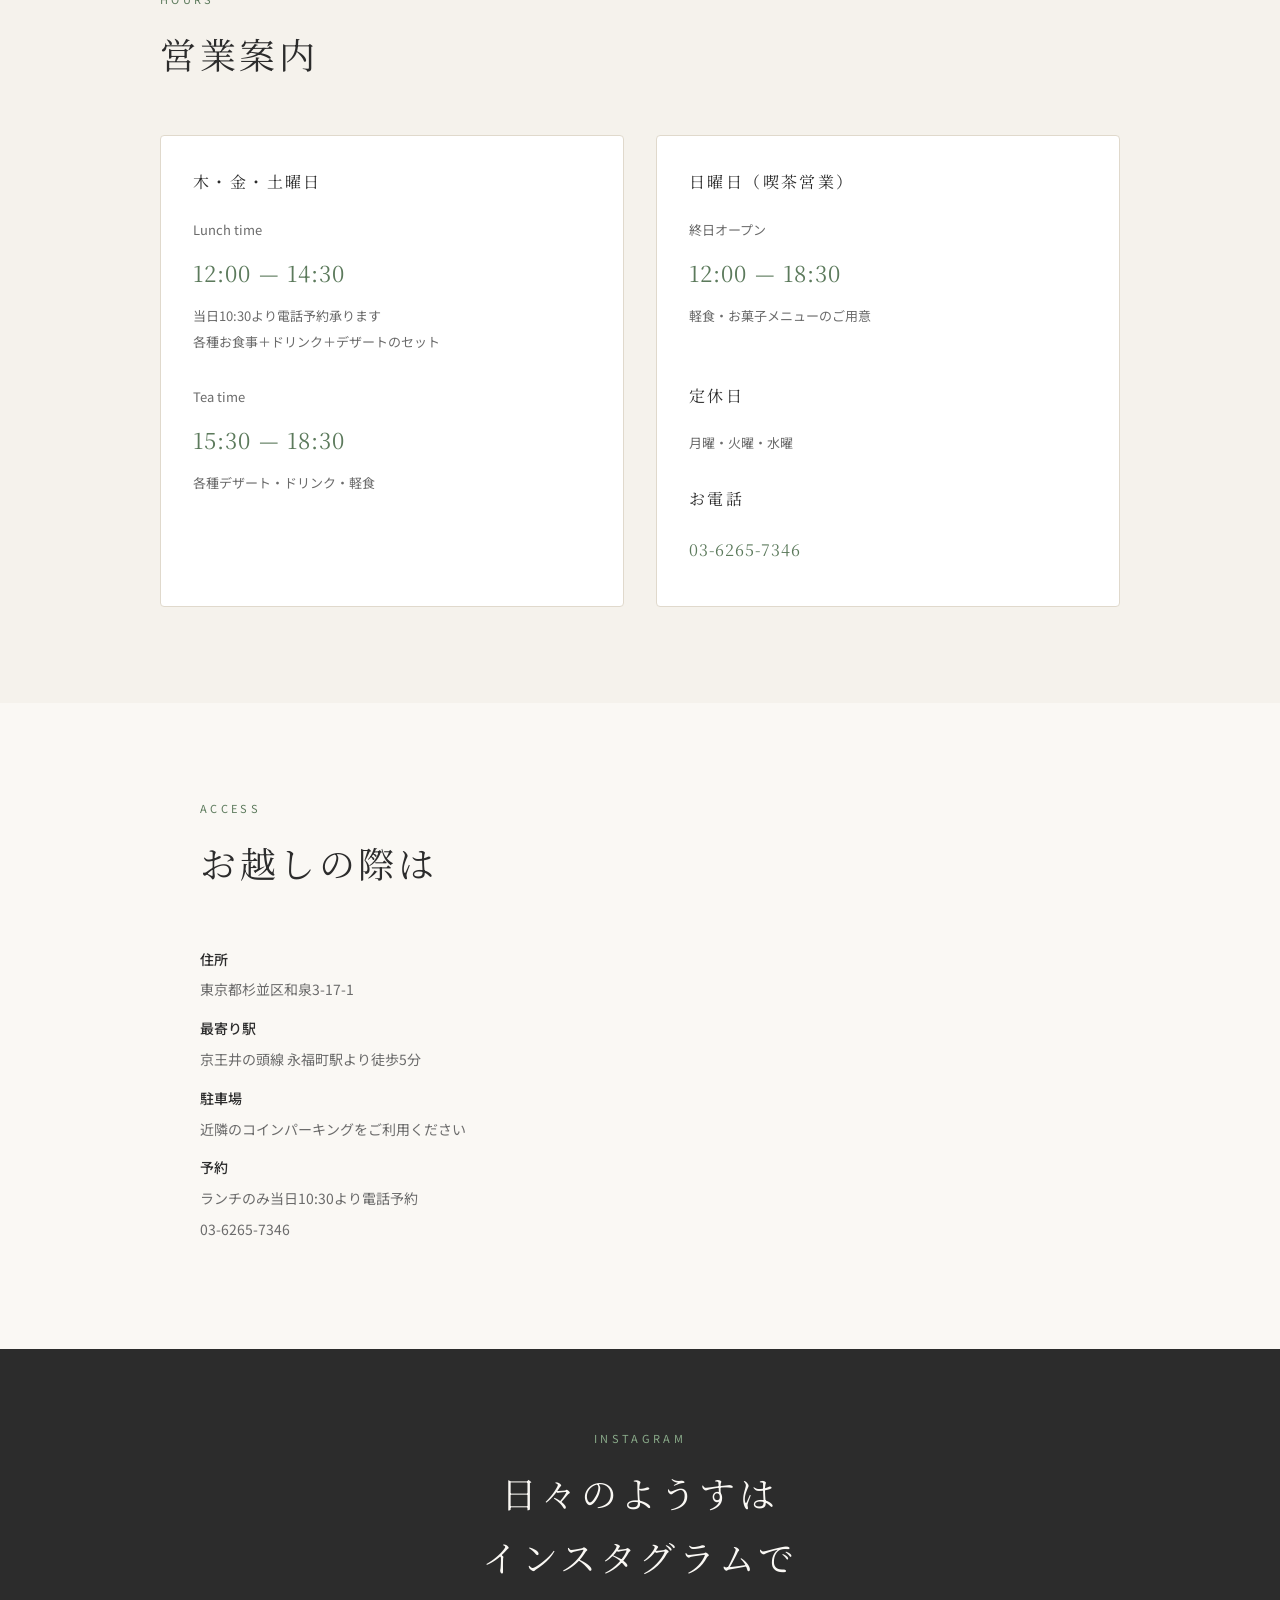
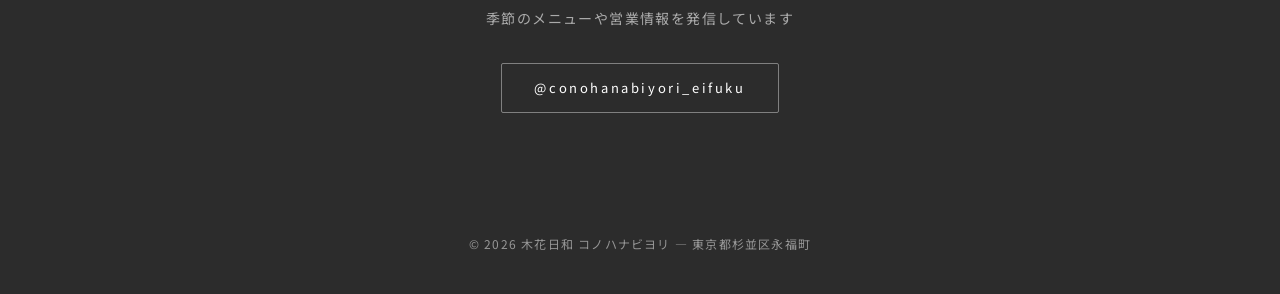
==== commit fd6347d8: "feat: ヒーロースライドショー実装・外観写真を追加" ====
--- a/index.html
+++ b/index.html
@@ -47,6 +47,11 @@
 
     <!-- ヒーローセクション -->
     <div class="hero">
+        <div class="hero-slides">
+            <div class="hero-slide active" style="background-image: url('images/hero1.jpg')"></div>
+            <div class="hero-slide" style="background-image: url('images/hero2.jpg')"></div>
+            <div class="hero-slide" style="background-image: url('images/hero3.jpg')"></div>
+        </div>
         <div class="hero-content">
             <img src="images/logo.jpg" alt="木花日和" class="hero-logo">
             <h1 class="hero-title">木花日和</h1>
@@ -175,6 +180,17 @@
         document.querySelectorAll('.fade-in').forEach(el => {
             observer.observe(el);
         });
+
+        // スライドショー
+        const slides = document.querySelectorAll('.hero-slide');
+        let currentSlide = 0;
+        if (slides.length > 1) {
+            setInterval(() => {
+                slides[currentSlide].classList.remove('active');
+                currentSlide = (currentSlide + 1) % slides.length;
+                slides[currentSlide].classList.add('active');
+            }, 5000);
+        }
     </script>
 
 </body>
--- a/css/style.css
+++ b/css/style.css
@@ -73,14 +73,49 @@
     align-items: center;
     text-align: center;
     padding: 0 20px;
+    position: relative;
+    overflow: hidden;
+}
+
+.hero-slides {
+    position: absolute;
+    top: 0; left: 0;
+    width: 100%; height: 100%;
+    z-index: 0;
+}
+
+.hero-slide {
+    position: absolute;
+    top: 0; left: 0;
+    width: 100%; height: 100%;
+    background-size: cover;
+    background-position: center;
+    opacity: 0;
+    transition: opacity 1.5s ease;
+}
+
+.hero-slide.active {
+    opacity: 1;
+}
+
+.hero-slide:not(.active) + .hero-slide:not(.active):not(:first-child),
+.hero-slides::before {
     background: linear-gradient(
         180deg,
         #f0ede6 0%,
         #e8e4da 50%,
         #ddd8cc 100%
     );
-    position: relative;
-    overflow: hidden;
+}
+
+/* 写真がない場合のフォールバック */
+.hero-slides {
+    background: linear-gradient(
+        180deg,
+        #f0ede6 0%,
+        #e8e4da 50%,
+        #ddd8cc 100%
+    );
 }
 
 .hero::before {
@@ -88,13 +123,13 @@
     position: absolute;
     top: 0; left: 0;
     width: 100%; height: 100%;
-    background: url('images/hero.jpg') center/cover no-repeat;
-    opacity: 0.25;
+    background: rgba(240, 237, 230, 0.45);
+    z-index: 1;
 }
 
 .hero-content {
     position: relative;
-    z-index: 1;
+    z-index: 2;
 }
 
 .hero-logo {
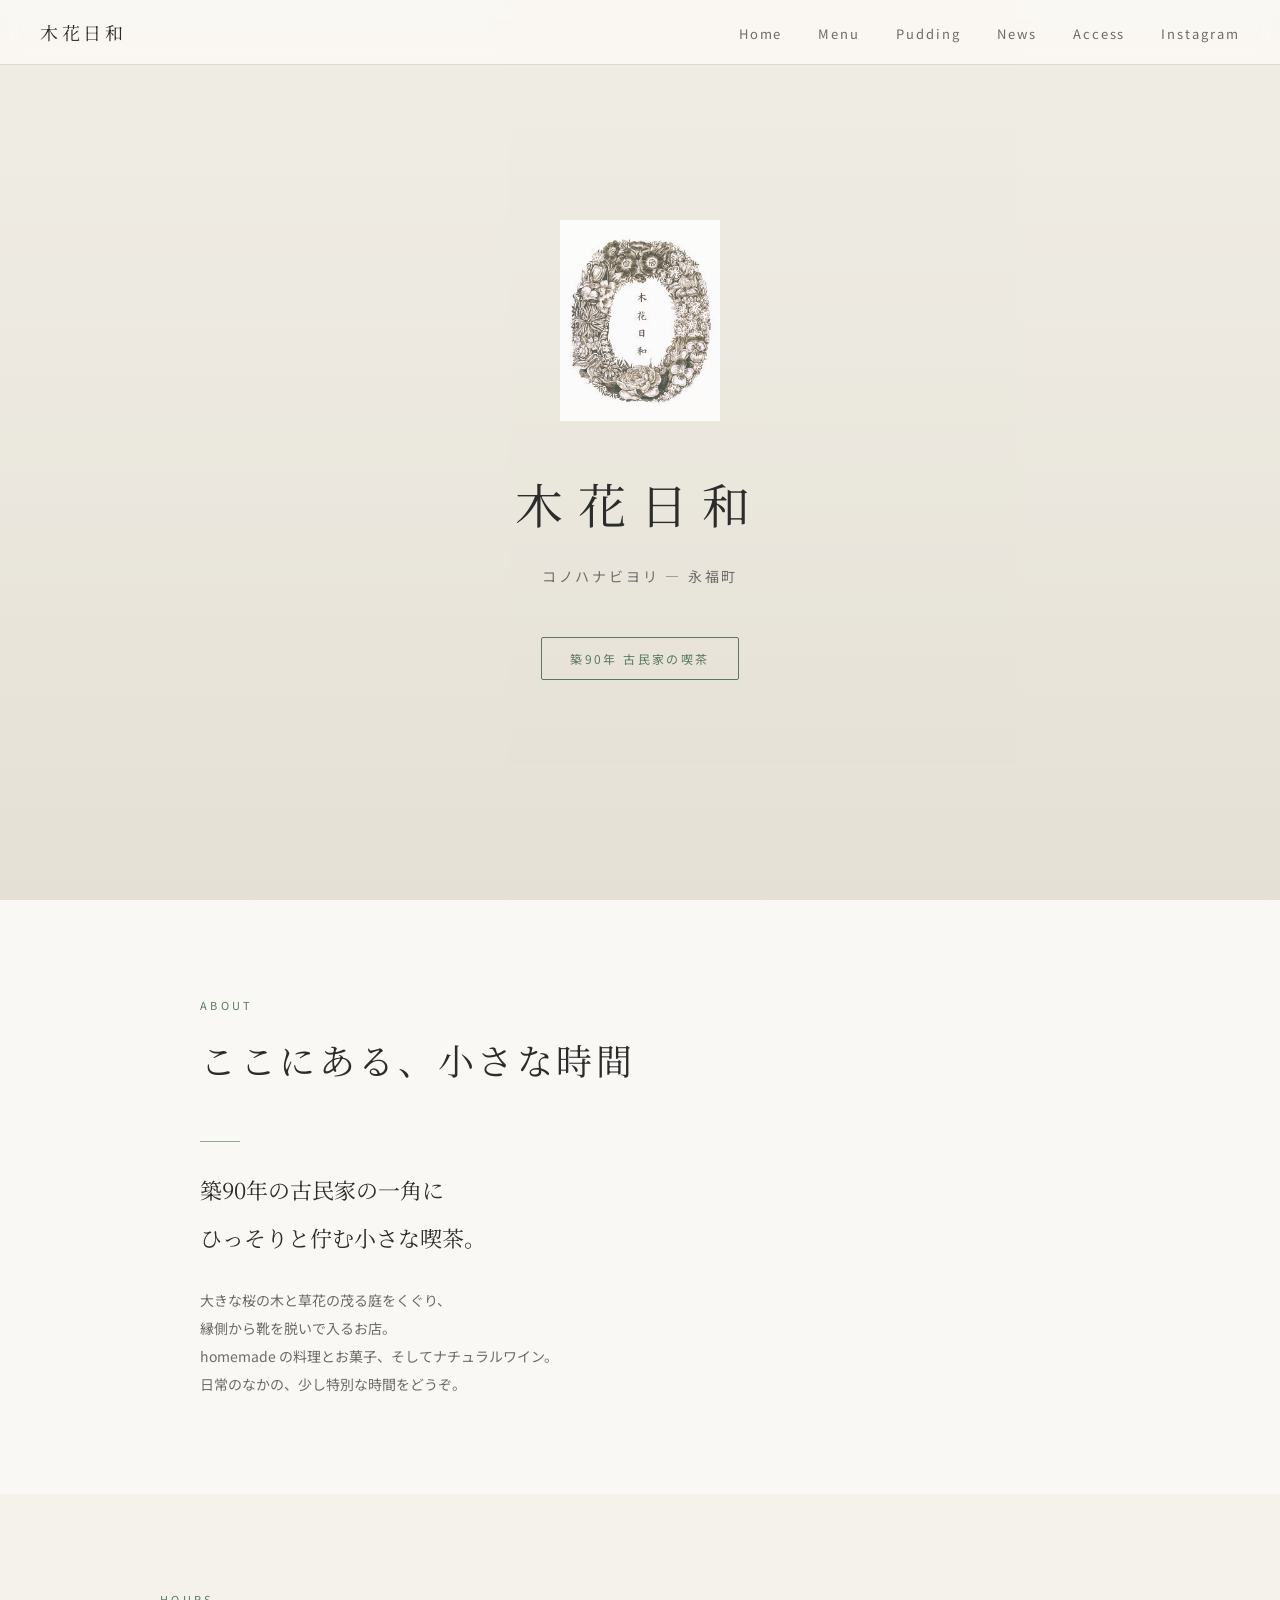
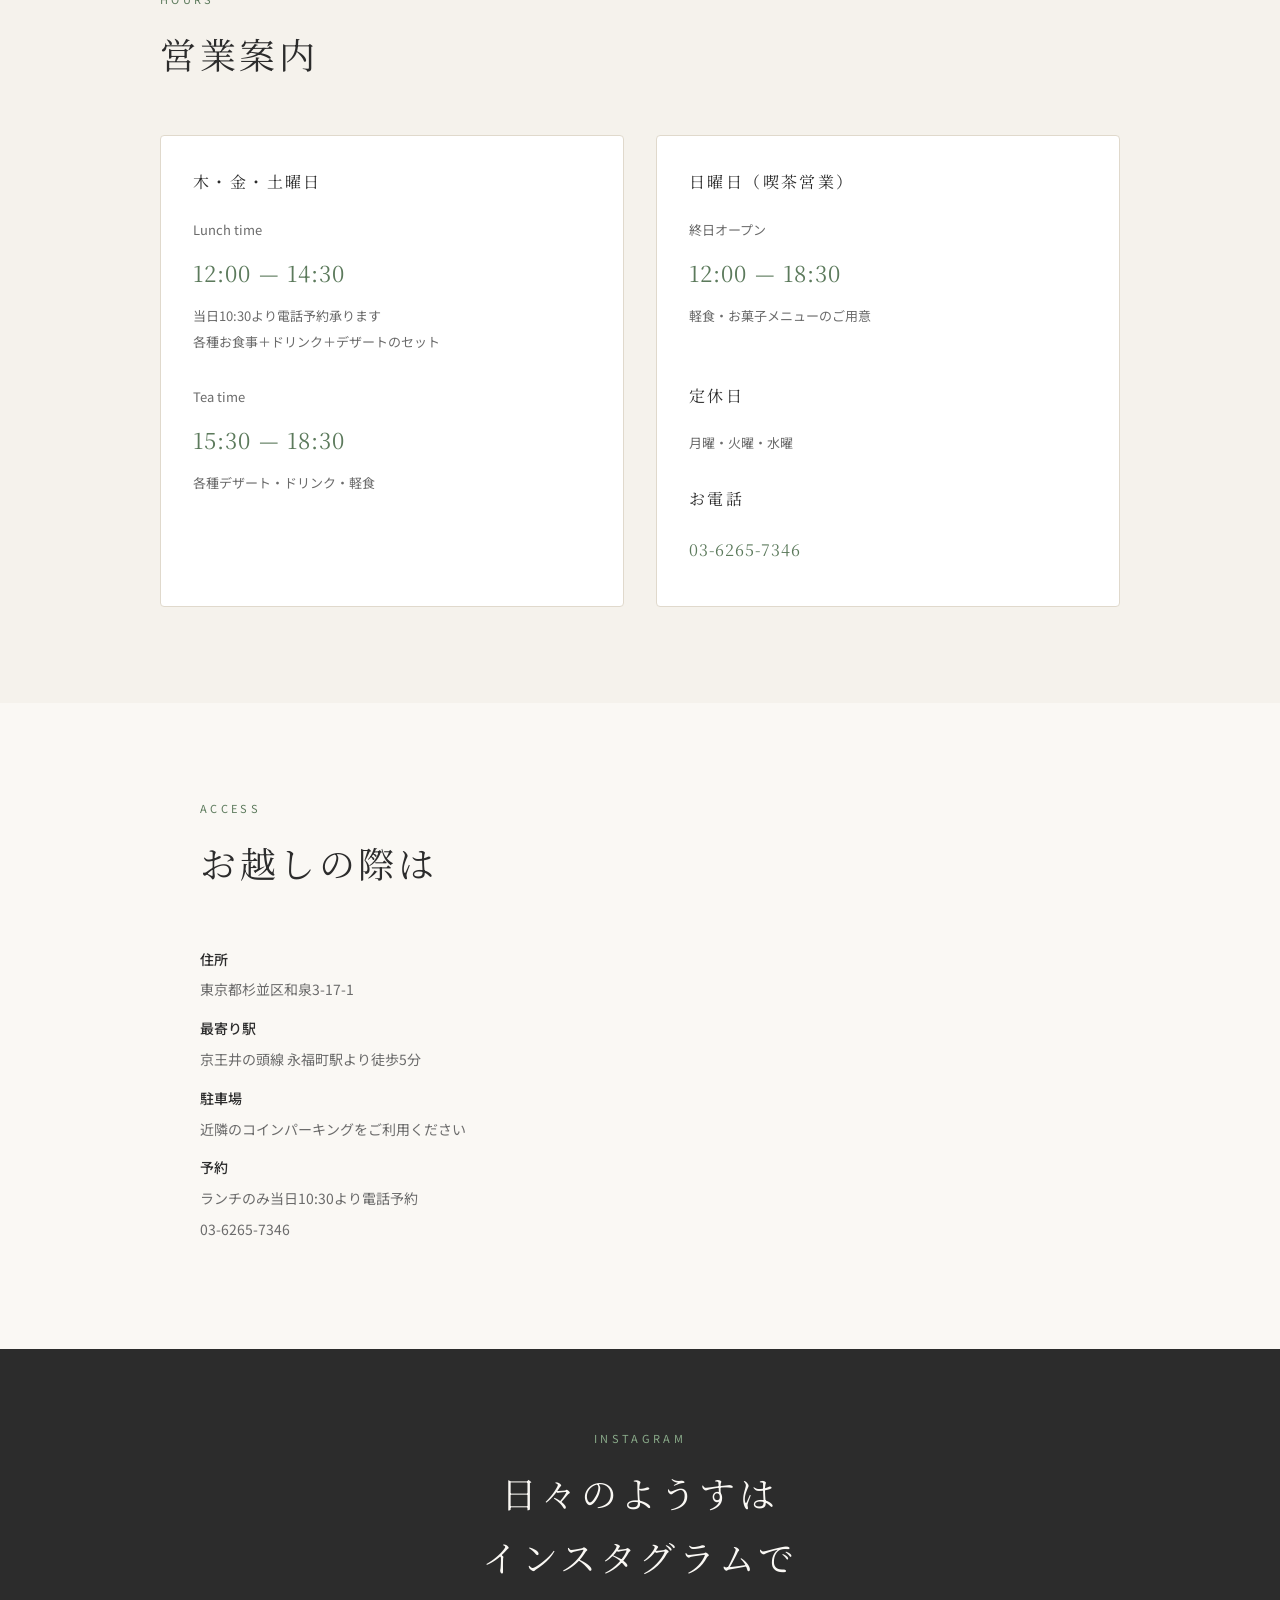
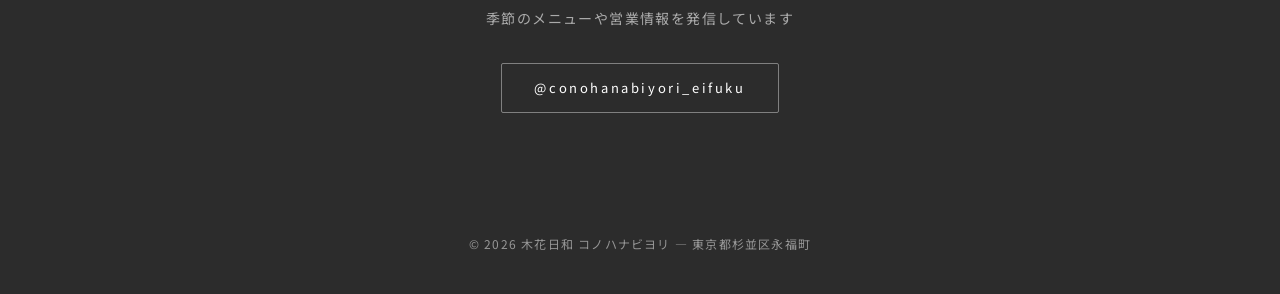
==== commit ae2f9137: "fix: ヒーロースライドショーのがたつきを修正" ====
--- a/index.html
+++ b/index.html
@@ -186,9 +186,12 @@
         let currentSlide = 0;
         if (slides.length > 1) {
             setInterval(() => {
-                slides[currentSlide].classList.remove('active');
-                currentSlide = (currentSlide + 1) % slides.length;
-                slides[currentSlide].classList.add('active');
+                const next = (currentSlide + 1) % slides.length;
+                slides[next].classList.add('active');
+                setTimeout(() => {
+                    slides[currentSlide].classList.remove('active');
+                    currentSlide = next;
+                }, 1500);
             }, 5000);
         }
     </script>
--- a/css/style.css
+++ b/css/style.css
@@ -89,13 +89,15 @@
     top: 0; left: 0;
     width: 100%; height: 100%;
     background-size: cover;
-    background-position: center;
+    background-position: center 30%;
     opacity: 0;
     transition: opacity 1.5s ease;
+    will-change: opacity;
 }
 
 .hero-slide.active {
-    opacity: 1;
+    opacity: 0.75;
+    z-index: 1;
 }
 
 .hero-slide:not(.active) + .hero-slide:not(.active):not(:first-child),
@@ -123,7 +125,7 @@
     position: absolute;
     top: 0; left: 0;
     width: 100%; height: 100%;
-    background: rgba(240, 237, 230, 0.45);
+    background: rgba(240, 237, 230, 0.35);
     z-index: 1;
 }
 
@@ -135,8 +137,8 @@
 .hero-logo {
     width: 160px;
     margin-bottom: 32px;
+    mix-blend-mode: multiply;
     opacity: 0.88;
-    mix-blend-mode: multiply;
 }
 
 .hero-title {
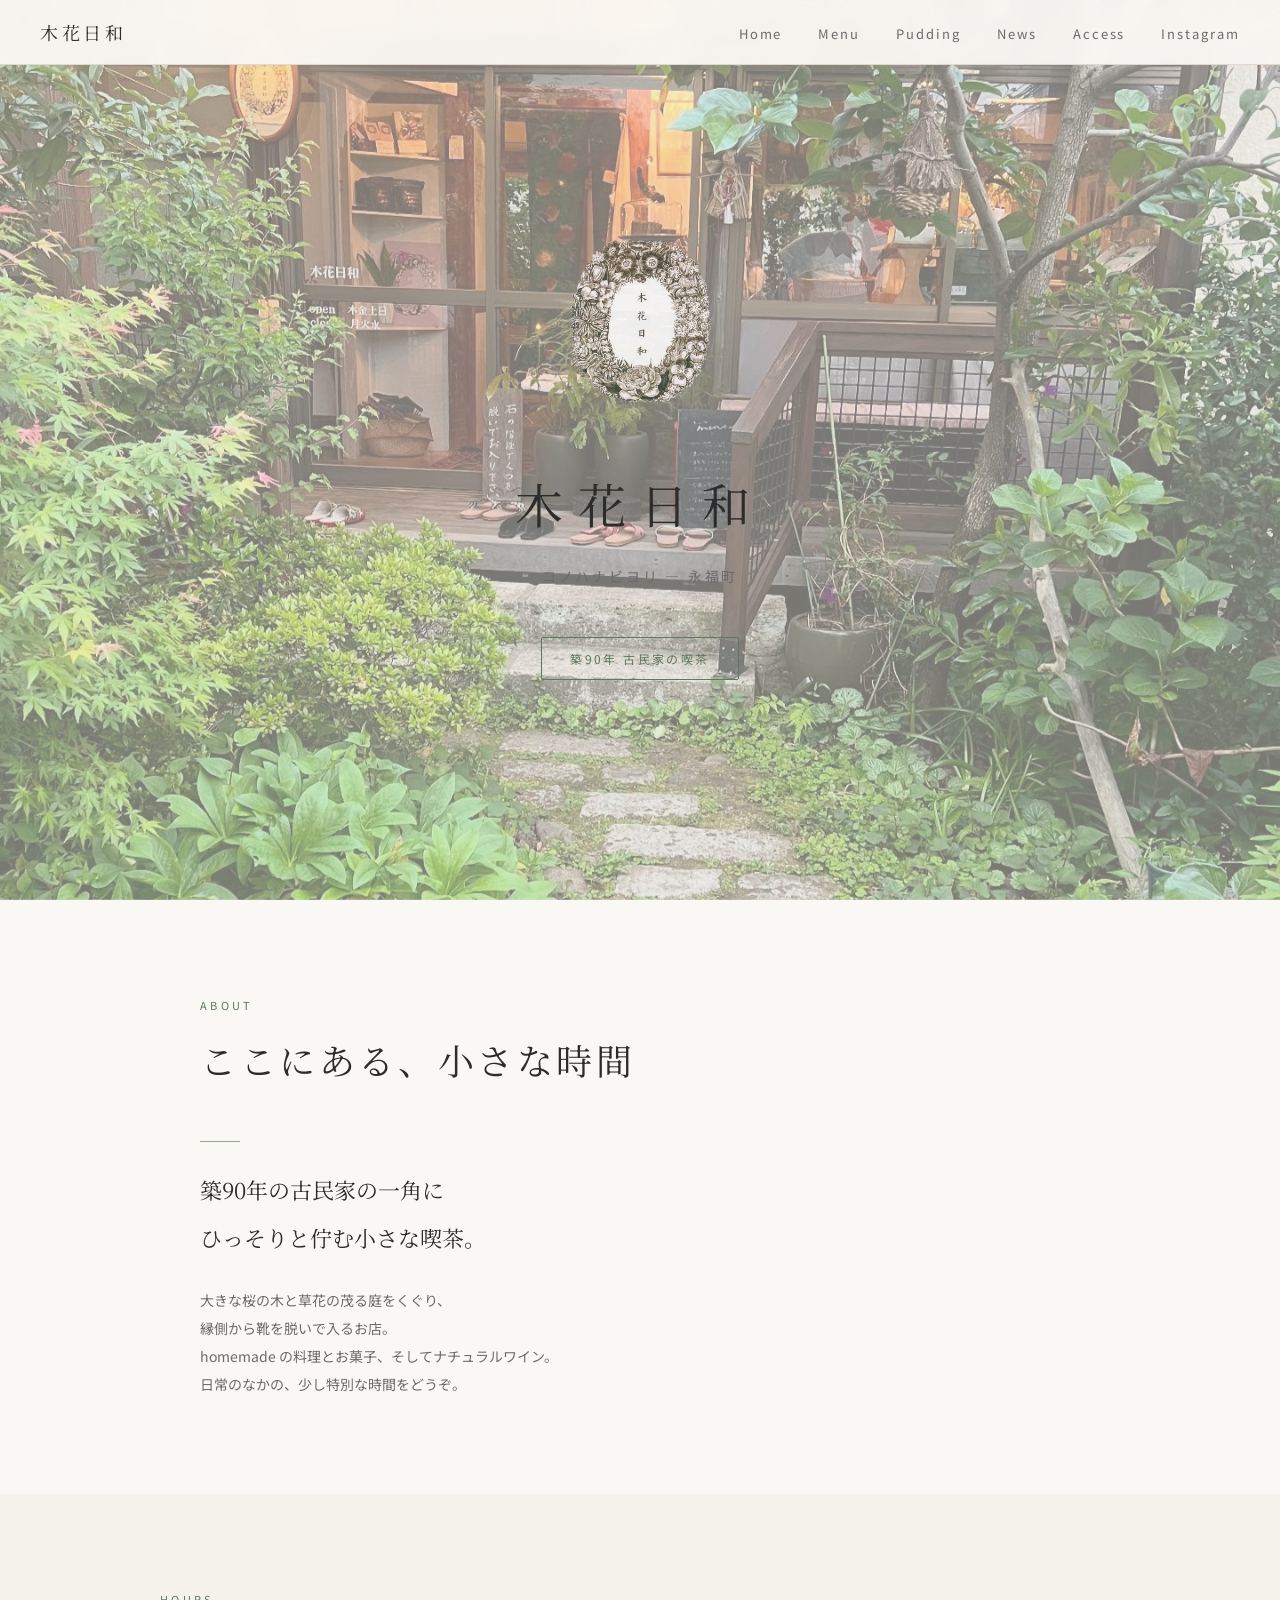
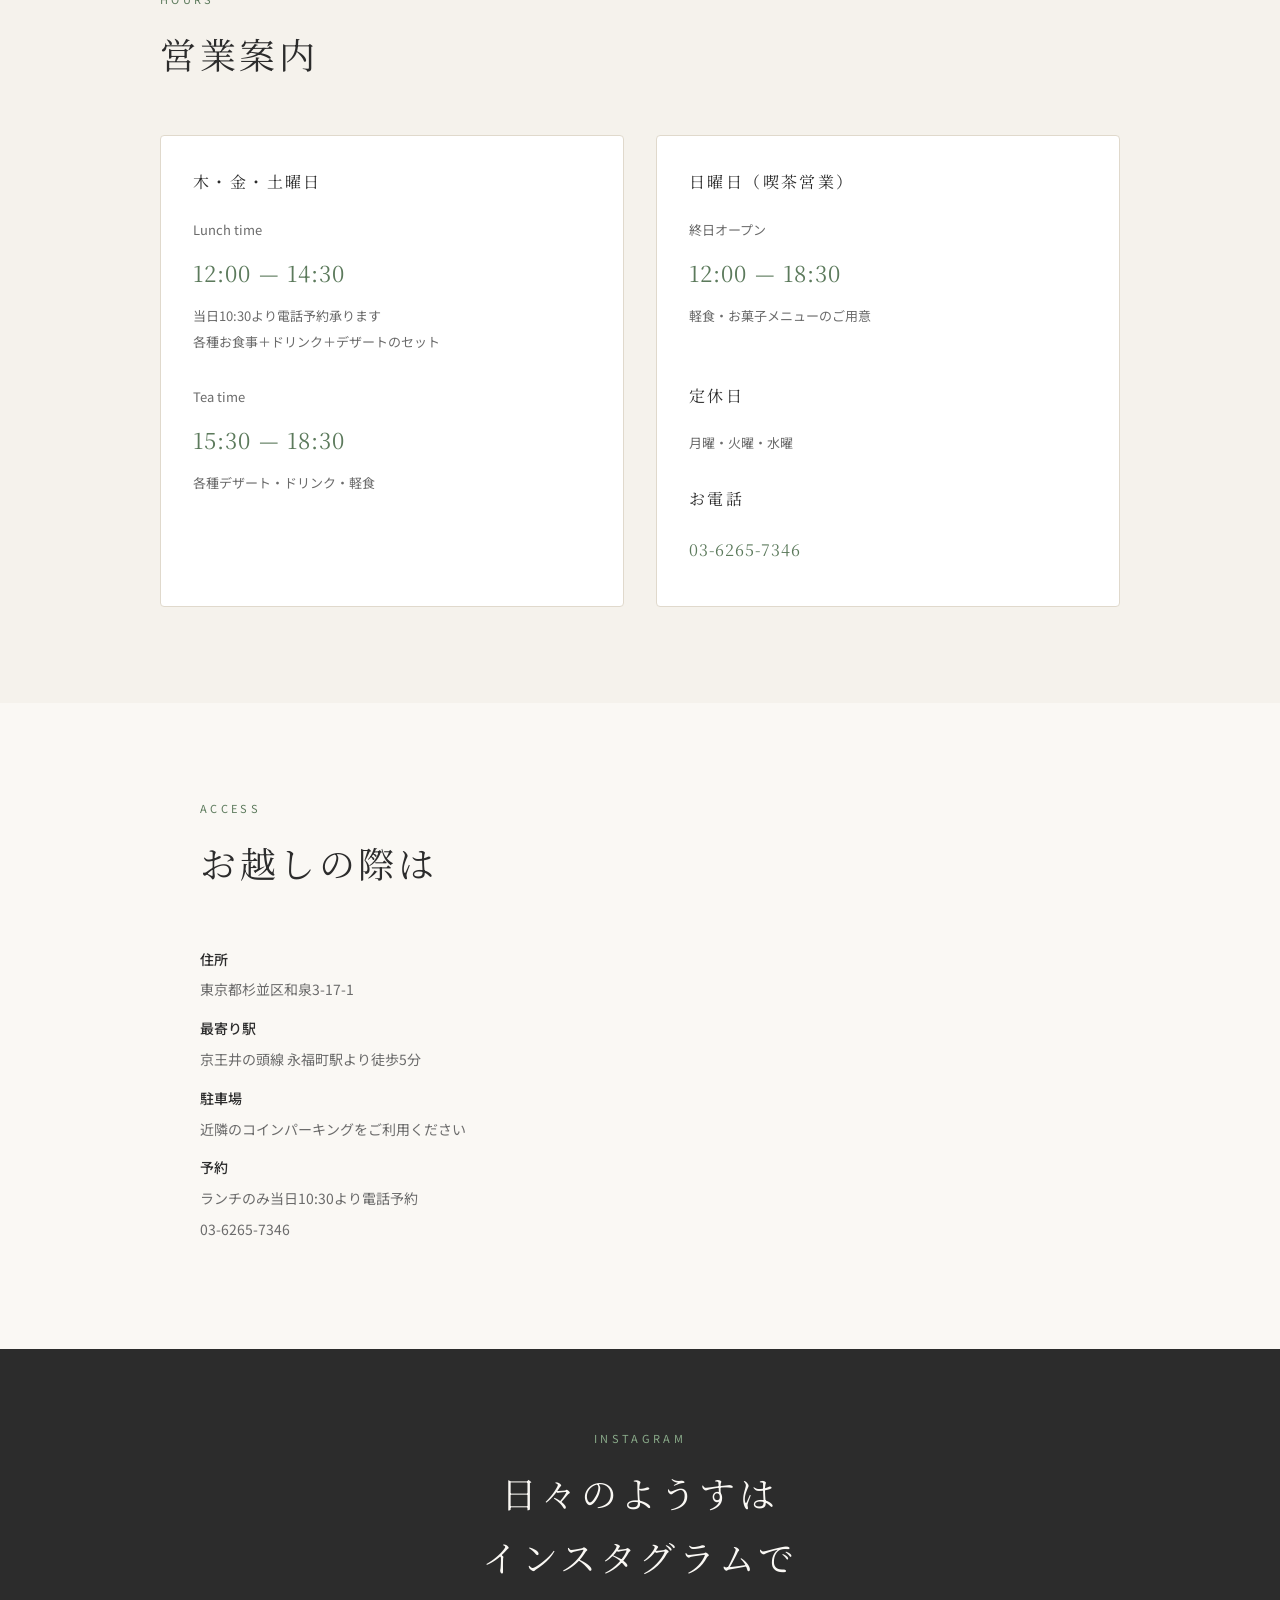
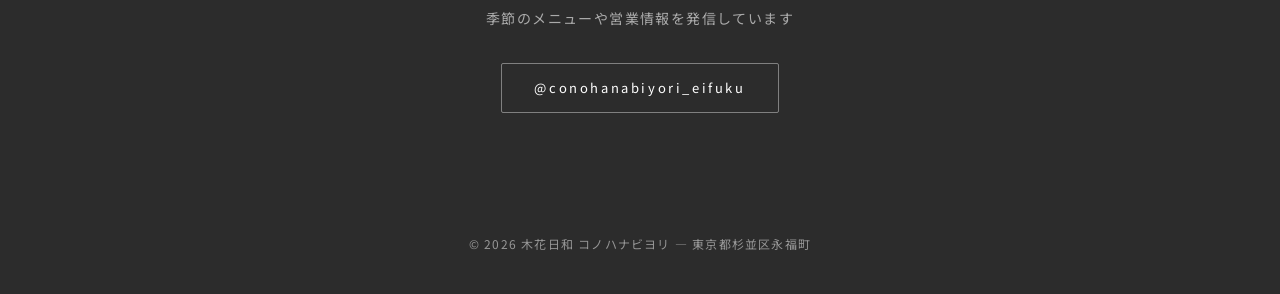
==== commit 4c10ab41: "fix: ロゴ画像の参照をlogo.pngに修正" ====
--- a/index.html
+++ b/index.html
@@ -53,7 +53,7 @@
             <div class="hero-slide" style="background-image: url('images/hero3.jpg')"></div>
         </div>
         <div class="hero-content">
-            <img src="images/logo.jpg" alt="木花日和" class="hero-logo">
+            <img src="images/logo.png" alt="木花日和" class="hero-logo">
             <h1 class="hero-title">木花日和</h1>
             <p class="hero-subtitle">コノハナビヨリ — 永福町</p>
             <span class="hero-badge">築90年 古民家の喫茶</span>
